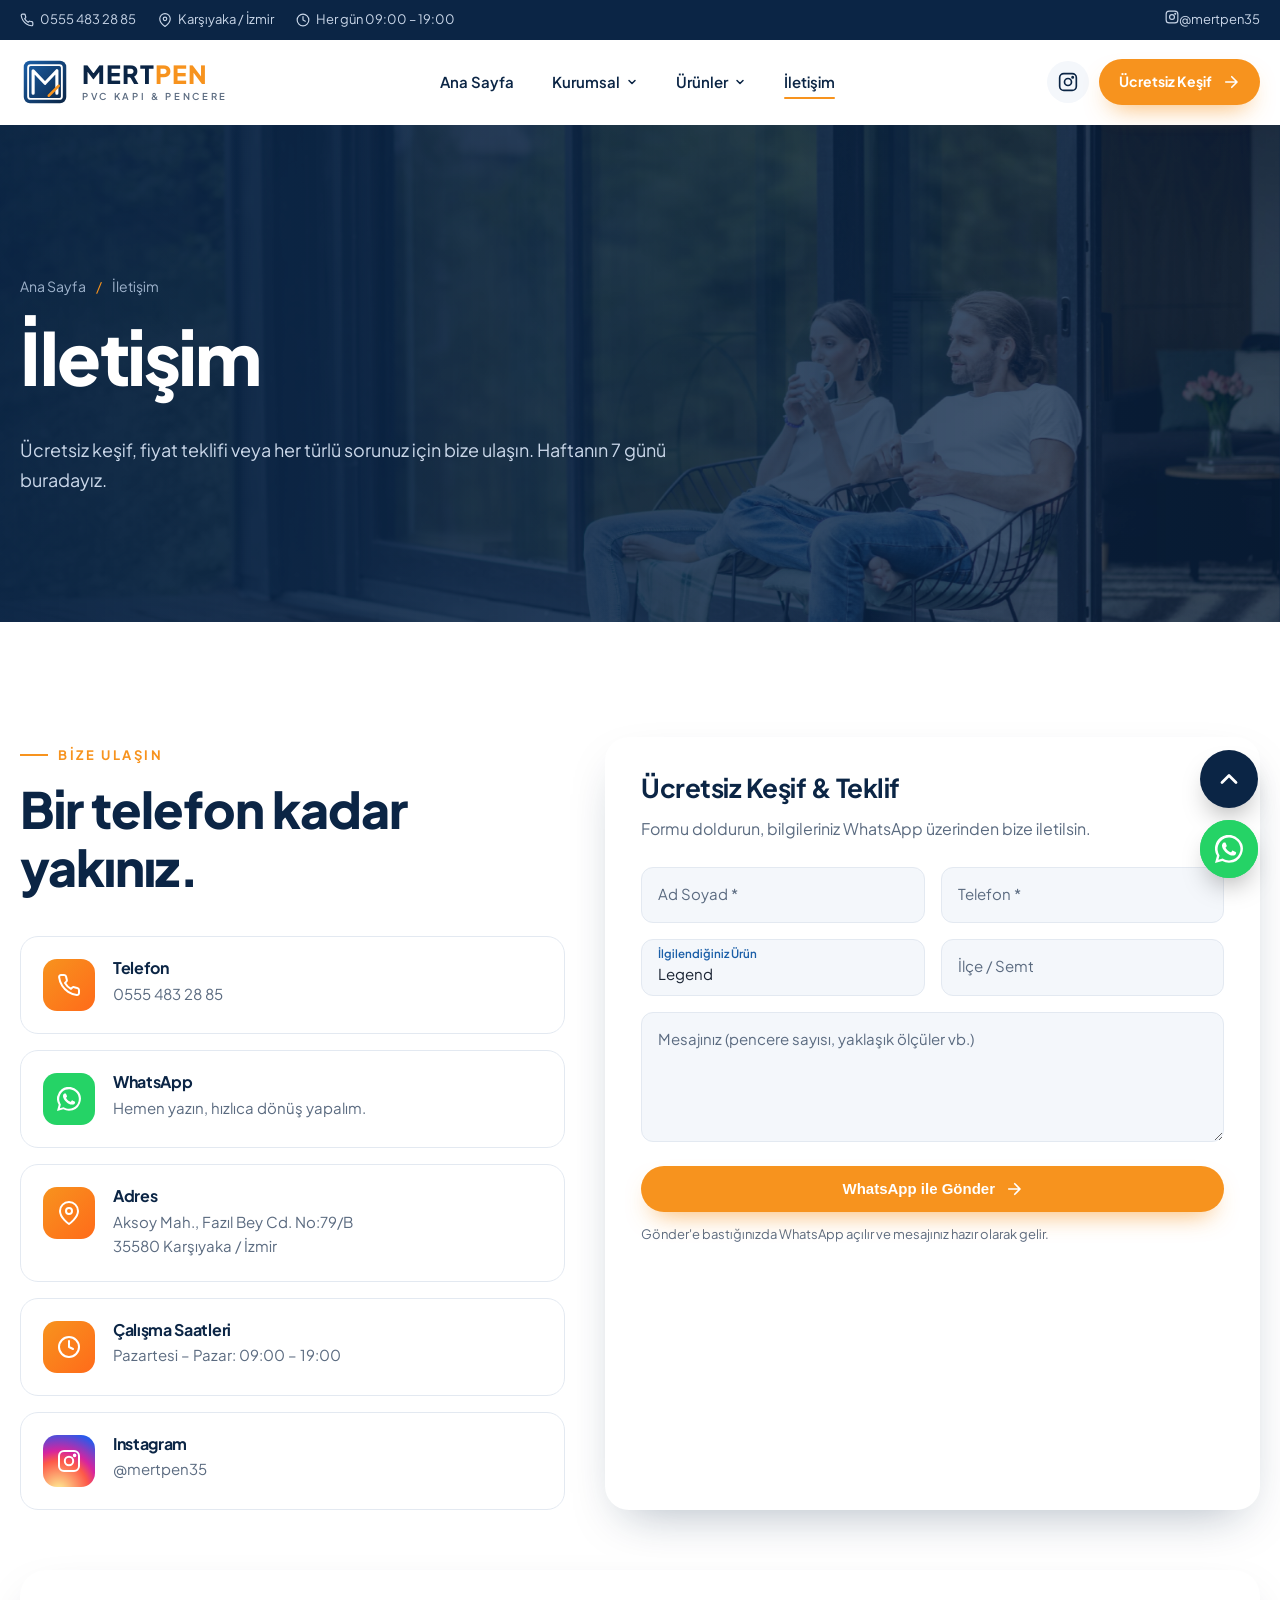
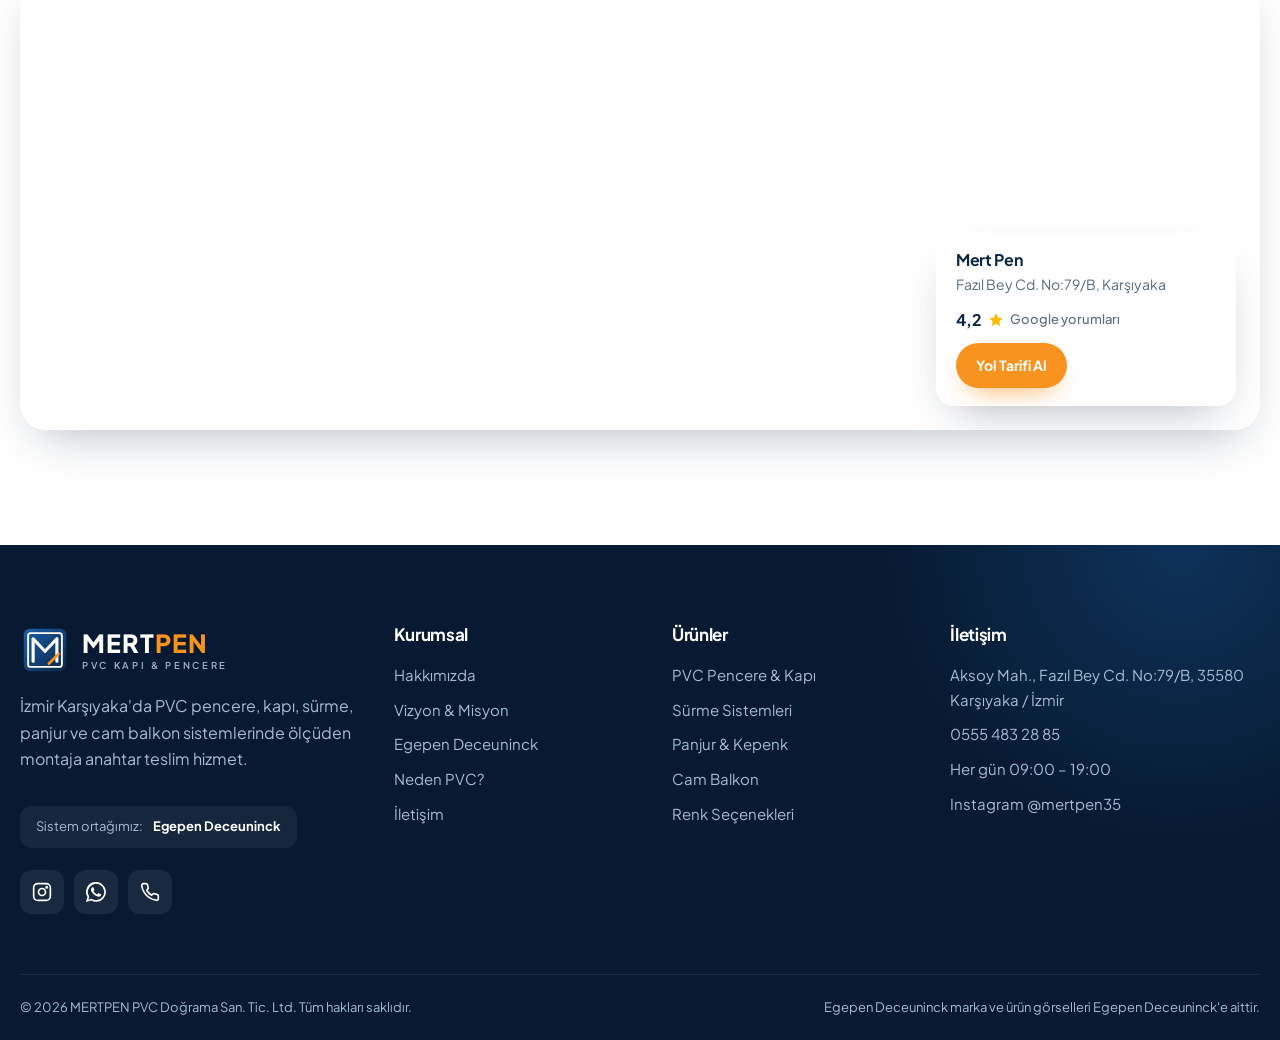
==== iletisim.html @ 258c47a5 "Add files via upload" ====
<!doctype html>
<html lang="tr">
<head>
  <meta charset="utf-8">
  <meta name="viewport" content="width=device-width, initial-scale=1">
  <title>İletişim | Mert Pen – Karşıyaka İzmir</title>
  <meta name="description" content="Mert Pen iletişim: Aksoy Mah. Fazıl Bey Cd. No:79/B Karşıyaka/İzmir. Tel: 0555 483 28 85. Her gün 09:00-19:00. Ücretsiz keşif ve fiyat teklifi.">
  <link rel="icon" href="img/mark.svg" type="image/svg+xml">
  <link rel="preconnect" href="https://fonts.googleapis.com">
  <link rel="preconnect" href="https://fonts.gstatic.com" crossorigin>
  <link href="https://fonts.googleapis.com/css2?family=Plus+Jakarta+Sans:wght@400;500;600;700;800&display=swap" rel="stylesheet">
  <link rel="stylesheet" href="css/style.css">
</head>
<body data-page="iletisim">
  <main>
    <section class="page-hero">
      <div class="page-hero__bg" data-parallax="0.3" style="background-image:url(img/hero2.jpg)"></div>
      <div class="container">
        <div class="crumbs" data-reveal="down"><a href="index.html">Ana Sayfa</a> <span>/</span> İletişim</div>
        <h1 data-reveal="up">İletişim</h1>
        <p data-reveal="up" style="--d:.1s">Ücretsiz keşif, fiyat teklifi veya her türlü sorunuz için bize ulaşın. Haftanın 7 günü buradayız.</p>
      </div>
    </section>

    <section class="section" id="teklif" style="scroll-margin-top:60px">
      <div class="container contact">
        <div class="cinfo">
          <div data-reveal="up">
            <span class="eyebrow">Bize Ulaşın</span>
            <h2 class="title">Bir telefon kadar yakınız.</h2>
          </div>
          <a class="cinfo__item" href="tel:+905554832885" data-reveal="left" style="--d:0s">
            <span class="cinfo__icon"><svg viewBox="0 0 24 24" fill="none" stroke="currentColor" stroke-width="2" stroke-linecap="round" stroke-linejoin="round"><path d="M22 16.9v3a2 2 0 0 1-2.2 2 19.8 19.8 0 0 1-8.6-3.1 19.5 19.5 0 0 1-6-6A19.8 19.8 0 0 1 2.1 4.2 2 2 0 0 1 4.1 2h3a2 2 0 0 1 2 1.7c.1 1 .4 1.9.7 2.8a2 2 0 0 1-.5 2.1L8 9.9a16 16 0 0 0 6 6l1.3-1.3a2 2 0 0 1 2.1-.4c.9.3 1.8.6 2.8.7a2 2 0 0 1 1.7 2z"/></svg></span>
            <div><h4>Telefon</h4><p>0555 483 28 85</p></div>
          </a>
          <a class="cinfo__item" href="https://wa.me/905554832885?text=Merhaba%2C%20bilgi%20almak%20istiyorum." target="_blank" rel="noopener" data-reveal="left" style="--d:.08s">
            <span class="cinfo__icon" style="background:#25D366"><svg viewBox="0 0 24 24" fill="currentColor"><path d="M17.5 14.4c-.3-.1-1.8-.9-2-1-.3-.1-.5-.1-.7.1-.2.3-.8 1-.9 1.2-.2.2-.3.2-.6.1-.3-.1-1.3-.5-2.4-1.5-.9-.8-1.5-1.8-1.7-2.1-.2-.3 0-.5.1-.6l.4-.5c.2-.2.2-.3.3-.5.1-.2 0-.4 0-.5l-.9-2.2c-.2-.6-.5-.5-.7-.5h-.6c-.2 0-.5.1-.8.4-.3.3-1 1-1 2.5s1.1 2.9 1.2 3.1c.1.2 2.1 3.2 5.1 4.5.7.3 1.3.5 1.7.6.7.2 1.4.2 1.9.1.6-.1 1.8-.7 2-1.4.2-.7.2-1.3.2-1.4-.1-.1-.3-.2-.6-.3zM12 21.8c-1.8 0-3.5-.5-5-1.4l-.4-.2-3.7 1 1-3.6-.2-.4A9.8 9.8 0 1 1 12 21.8zm8.4-18.2A11.8 11.8 0 0 0 1.7 17.8L0 24l6.3-1.7a11.8 11.8 0 0 0 5.7 1.4A11.8 11.8 0 0 0 20.4 3.6z"/></svg></span>
            <div><h4>WhatsApp</h4><p>Hemen yazın, hızlıca dönüş yapalım.</p></div>
          </a>
          <a class="cinfo__item" href="https://www.google.com/maps/search/?api=1&query=MERTPEN%20PVC%20DO%C4%9ERAMA%2C%20Fazil%20Bey%20Cd.%2079%2FB%2C%2035580%20Kar%C5%9F%C4%B1yaka%2F%C4%B0zmir" target="_blank" rel="noopener" data-reveal="left" style="--d:.16s">
            <span class="cinfo__icon"><svg viewBox="0 0 24 24" fill="none" stroke="currentColor" stroke-width="2" stroke-linecap="round" stroke-linejoin="round"><path d="M21 10c0 7-9 13-9 13S3 17 3 10a9 9 0 0 1 18 0z"/><circle cx="12" cy="10" r="3"/></svg></span>
            <div><h4>Adres</h4><p>Aksoy Mah., Fazıl Bey Cd. No:79/B<br>35580 Karşıyaka / İzmir</p></div>
          </a>
          <div class="cinfo__item" data-reveal="left" style="--d:.24s">
            <span class="cinfo__icon"><svg viewBox="0 0 24 24" fill="none" stroke="currentColor" stroke-width="2" stroke-linecap="round" stroke-linejoin="round"><circle cx="12" cy="12" r="10"/><path d="M12 6v6l4 2"/></svg></span>
            <div><h4>Çalışma Saatleri</h4><p>Pazartesi – Pazar: 09:00 – 19:00</p></div>
          </div>
          <a class="cinfo__item" href="https://www.instagram.com/mertpen35/" target="_blank" rel="noopener" data-reveal="left" style="--d:.32s">
            <span class="cinfo__icon" style="background:radial-gradient(circle at 30% 107%, #fdf497 0%, #fd5949 45%, #d6249f 60%, #285AEB 90%)"><svg viewBox="0 0 24 24" fill="none" stroke="currentColor" stroke-width="2" stroke-linecap="round" stroke-linejoin="round"><rect x="2" y="2" width="20" height="20" rx="5"/><circle cx="12" cy="12" r="4.2"/><circle cx="17.6" cy="6.4" r=".8" fill="currentColor"/></svg></span>
            <div><h4>Instagram</h4><p>@mertpen35</p></div>
          </a>
        </div>

        <form class="form" id="teklif-form" data-reveal="right">
          <h3>Ücretsiz Keşif & Teklif</h3>
          <p style="color:var(--muted);margin-bottom:24px">Formu doldurun, bilgileriniz WhatsApp üzerinden bize iletilsin.</p>
          <div class="form__row">
            <div class="field"><input id="f-ad" name="ad" required placeholder=" " autocomplete="name"><label for="f-ad">Ad Soyad *</label></div>
            <div class="field"><input id="f-tel" name="tel" type="tel" required placeholder=" " autocomplete="tel"><label for="f-tel">Telefon *</label></div>
          </div>
          <div class="form__row">
            <div class="field"><select id="f-urun" name="urun"></select><label for="f-urun">İlgilendiğiniz Ürün</label></div>
            <div class="field"><input id="f-ilce" name="ilce" placeholder=" "><label for="f-ilce">İlçe / Semt</label></div>
          </div>
          <div class="field"><textarea id="f-msg" name="mesaj" placeholder=" "></textarea><label for="f-msg">Mesajınız (pencere sayısı, yaklaşık ölçüler vb.)</label></div>
          <button class="btn" type="submit" style="width:100%;justify-content:center">WhatsApp ile Gönder <svg viewBox="0 0 24 24" fill="none" stroke="currentColor" stroke-width="2.2" stroke-linecap="round" stroke-linejoin="round"><path d="M5 12h14M13 5l7 7-7 7"/></svg></button>
          <p class="form__note">Gönder'e bastığınızda WhatsApp açılır ve mesajınız hazır olarak gelir.</p>
        </form>
      </div>

      <div class="container">
        <div class="map" data-reveal="zoom">
          <iframe title="Mert Pen konumu" loading="lazy" referrerpolicy="no-referrer-when-downgrade"
            src="https://www.google.com/maps?q=MERTPEN+PVC+DO%C4%9ERAMA,+Fazil+Bey+Cd.+79/B,+35580+Kar%C5%9F%C4%B1yaka/%C4%B0zmir&z=17&output=embed"></iframe>
          <div class="map__pin">
            <h4>Mert Pen</h4>
            <p>Fazıl Bey Cd. No:79/B, Karşıyaka</p>
            <div class="rating" style="margin-bottom:10px">4,2 <svg viewBox="0 0 24 24" fill="currentColor"><path d="m12 2 3.1 6.3 6.9 1-5 4.9 1.2 6.8L12 17.8 5.8 21l1.2-6.8-5-4.9 6.9-1z"/></svg><span style="font-weight:500;color:var(--muted);font-size:13px">Google yorumları</span></div>
            <a class="btn btn--sm" href="https://www.google.com/maps/dir/?api=1&destination=MERTPEN%20PVC%20DO%C4%9ERAMA%2C%20Fazil%20Bey%20Cd.%2079%2FB%2C%2035580%20Kar%C5%9F%C4%B1yaka%2F%C4%B0zmir" target="_blank" rel="noopener">Yol Tarifi Al</a>
          </div>
        </div>
      </div>
    </section>
  </main>
  <script src="js/site.js"></script>
</body>
</html>
---- css/style.css ----
/* =========================================================
   MERT PEN — PVC Kapı & Pencere Sistemleri
   ========================================================= */
:root {
  --navy: #0B2545;
  --navy-2: #13315C;
  --blue: #1B5FA8;
  --sky: #8DB6E2;
  --orange: #F7931E;
  --orange-2: #FF6B1A;
  --ink: #1A2433;
  --muted: #5B6B80;
  --line: #E3E9F1;
  --bg: #FFFFFF;
  --bg-soft: #F4F7FB;
  --radius: 18px;
  --shadow: 0 20px 50px -20px rgba(11, 37, 69, .35);
  --ease: cubic-bezier(.22, 1, .36, 1);
  --header-h: 84px;
}

*, *::before, *::after { box-sizing: border-box; }
html { scroll-behavior: smooth; }
body {
  margin: 0;
  font-family: 'Plus Jakarta Sans', system-ui, -apple-system, Segoe UI, Roboto, sans-serif;
  color: var(--ink);
  background: var(--bg);
  line-height: 1.65;
  -webkit-font-smoothing: antialiased;
  overflow-x: hidden;
}
body.is-loading { overflow: hidden; }
/* Kenardan kayarak gelen animasyonlu öğeler mobilde sayfayı genişletmesin */
main { overflow-x: clip; }
img { max-width: 100%; display: block; }
a { color: inherit; text-decoration: none; }
h1, h2, h3, h4 { line-height: 1.15; margin: 0 0 .5em; letter-spacing: -.02em; }
p { margin: 0 0 1em; }
.container { width: min(1240px, 100% - 32px); margin-inline: auto; }

/* ---------- Intro (pencere açılış animasyonu) ---------- */
.intro {
  position: fixed; inset: 0; z-index: 1000;
  display: grid; place-items: center;
  pointer-events: none;
}
.intro__sash {
  position: absolute; top: 0; bottom: 0; width: 50.5%;
  background: linear-gradient(135deg, var(--navy) 0%, var(--navy-2) 100%);
  transition: transform 1.3s var(--ease);
  overflow: hidden;
}
.intro__sash::after { /* cam yansıması */
  content: ""; position: absolute; inset: -20%;
  background: linear-gradient(115deg, transparent 40%, rgba(255,255,255,.08) 47%, transparent 54%);
  animation: glare 2.2s var(--ease) .3s both;
}
.intro__sash--l { left: 0; border-right: 6px solid #0a1d36; }
.intro__sash--r { right: 0; border-left: 6px solid #0a1d36; }
.intro__handle {
  position: absolute; top: 50%; width: 10px; height: 64px; border-radius: 6px;
  background: linear-gradient(#e8eef6, #a9b8cc); transform: translateY(-50%);
}
.intro__sash--l .intro__handle { right: 26px; }
.intro__sash--r .intro__handle { left: 26px; }
.intro__center {
  position: relative; z-index: 2; text-align: center; color: #fff;
  transition: opacity .5s ease, transform .8s var(--ease);
}
.intro__mark { width: 120px; height: 120px; margin: 0 auto 18px; }
.intro__mark .frame, .intro__mark .m {
  fill: none; stroke: #fff; stroke-linecap: round; stroke-linejoin: round;
}
.intro__mark .frame { stroke-width: 3; stroke-dasharray: 260; stroke-dashoffset: 260; animation: draw 1s var(--ease) .1s forwards; }
.intro__mark .m { stroke-width: 6; stroke-dasharray: 180; stroke-dashoffset: 180; animation: draw 1s var(--ease) .55s forwards; }
.intro__mark .shine { stroke: var(--orange); stroke-width: 5; stroke-linecap: round; stroke-dasharray: 30; stroke-dashoffset: 30; animation: draw .5s var(--ease) 1.2s forwards; }
.intro__word { font-size: clamp(30px, 6vw, 52px); font-weight: 800; letter-spacing: .08em; overflow: hidden; }
.intro__word span { display: inline-block; transform: translateY(110%); animation: rise .8s var(--ease) forwards; }
.intro__word span:nth-child(2) { animation-delay: .9s; color: var(--orange); }
.intro__word span:nth-child(1) { animation-delay: .8s; }
.intro__tag { font-size: 12px; letter-spacing: .5em; opacity: 0; animation: fade .8s ease 1.3s forwards; margin-top: 6px; }
.intro.is-open .intro__sash--l { transform: perspective(1400px) translateX(-100%) rotateY(18deg); }
.intro.is-open .intro__sash--r { transform: perspective(1400px) translateX(100%) rotateY(-18deg); }
.intro.is-open .intro__center { opacity: 0; transform: scale(1.15); }
.intro.is-done { display: none; }

@keyframes draw { to { stroke-dashoffset: 0; } }
@keyframes rise { to { transform: none; } }
@keyframes fade { to { opacity: 1; } }
@keyframes glare { from { transform: translateX(-60%); } to { transform: translateX(60%); } }

/* ---------- Scroll progress ---------- */
.progress {
  position: fixed; top: 0; left: 0; height: 3px; width: 100%; z-index: 120;
  background: linear-gradient(90deg, var(--orange), var(--orange-2));
  transform-origin: 0 50%; transform: scaleX(0);
}

/* ---------- Header ---------- */
.topbar {
  background: var(--navy); color: #c9d6e8; font-size: 13px;
}
.topbar .container { display: flex; justify-content: space-between; align-items: center; gap: 16px; height: 40px; }
.topbar a:hover { color: #fff; }
.topbar__info { display: flex; gap: 22px; }
.topbar__info span, .topbar__info a { display: inline-flex; align-items: center; gap: 6px; }
.topbar svg { width: 14px; height: 14px; }

.header {
  position: sticky; top: 0; z-index: 100;
  background: rgba(255,255,255,.92); backdrop-filter: saturate(160%) blur(14px);
  border-bottom: 1px solid transparent;
  transition: box-shadow .3s, border-color .3s;
}
.header.is-scrolled { box-shadow: 0 10px 30px -18px rgba(11,37,69,.35); border-color: var(--line); }
.header .container { display: flex; align-items: center; justify-content: space-between; height: var(--header-h); transition: height .3s; }
.header.is-scrolled .container { height: 68px; }

.brand { display: flex; align-items: center; gap: 12px; }
.brand__mark { width: 50px; height: 50px; transition: transform .6s var(--ease); }
.brand:hover .brand__mark { transform: rotate(-8deg) scale(1.06); }
.brand__text { display: flex; flex-direction: column; line-height: 1; }
.brand__name { font-weight: 800; font-size: 25px; letter-spacing: .04em; color: var(--navy); }
.brand__name b { color: var(--orange); font-weight: 800; }
.brand__sub { font-size: 9.5px; letter-spacing: .28em; color: var(--muted); font-weight: 600; margin-top: 5px; }
.brand--light .brand__name { color: #fff; }
.brand--light .brand__sub { color: #9fb3cc; }

.nav { display: flex; align-items: center; gap: 6px; }
.nav__item { position: relative; }
.nav__link {
  display: inline-flex; align-items: center; gap: 6px;
  padding: 10px 16px; border-radius: 999px; font-weight: 600; font-size: 15px; color: var(--navy);
  position: relative; transition: color .25s, background .25s;
}
.nav__link::after {
  content: ""; position: absolute; left: 16px; right: 16px; bottom: 5px; height: 2px; border-radius: 2px;
  background: var(--orange); transform: scaleX(0); transform-origin: left; transition: transform .35s var(--ease);
}
.nav__link:hover::after, .nav__link.is-active::after { transform: scaleX(1); }
.nav__link svg { width: 12px; height: 12px; transition: transform .3s; }
.nav__item:hover .nav__link svg { transform: rotate(180deg); }
.dropdown {
  position: absolute; top: calc(100% + 8px); left: 50%; min-width: 250px;
  background: #fff; border-radius: 16px; padding: 10px; box-shadow: var(--shadow); border: 1px solid var(--line);
  opacity: 0; visibility: hidden; transform: translate(-50%, 10px); transition: all .3s var(--ease);
}
.dropdown::before { content: ""; position: absolute; top: -12px; left: 0; right: 0; height: 12px; }
.nav__item:hover .dropdown, .nav__item:focus-within .dropdown { opacity: 1; visibility: visible; transform: translate(-50%, 0); }
.dropdown a {
  display: flex; align-items: center; gap: 10px; padding: 10px 14px; border-radius: 10px; font-size: 14.5px; font-weight: 500; color: var(--ink);
  transition: background .2s, color .2s, padding .3s var(--ease);
}
.dropdown a::before { content: ""; width: 6px; height: 6px; border-radius: 50%; background: var(--line); transition: background .2s; }
.dropdown a:hover { background: var(--bg-soft); color: var(--blue); padding-left: 20px; }
.dropdown a:hover::before { background: var(--orange); }

.header__cta { display: flex; align-items: center; gap: 10px; }
.icon-btn {
  width: 42px; height: 42px; border-radius: 50%; display: grid; place-items: center;
  background: var(--bg-soft); color: var(--navy); transition: transform .3s var(--ease), background .3s, color .3s;
}
.icon-btn svg { width: 20px; height: 20px; }
.icon-btn:hover { transform: translateY(-3px) rotate(-6deg); color: #fff; }
.icon-btn--ig:hover { background: radial-gradient(circle at 30% 107%, #fdf497 0%, #fd5949 45%, #d6249f 60%, #285AEB 90%); }

.btn {
  --b: var(--orange);
  display: inline-flex; align-items: center; gap: 10px; padding: 14px 26px; border-radius: 999px;
  background: var(--b); color: #fff; font-weight: 700; font-size: 15px; border: 0; cursor: pointer;
  position: relative; overflow: hidden; isolation: isolate; transition: transform .3s var(--ease), box-shadow .3s;
  box-shadow: 0 12px 26px -12px rgba(247,147,30,.8);
}
.btn::before {
  content: ""; position: absolute; inset: 0; z-index: -1; background: var(--navy);
  transform: translateX(-101%); transition: transform .45s var(--ease);
}
.btn:hover { transform: translateY(-2px); }
.btn:hover::before { transform: none; }
.btn svg { width: 18px; height: 18px; transition: transform .3s var(--ease); }
.btn:hover svg { transform: translateX(4px); }
.btn--ghost { background: transparent; color: #fff; box-shadow: inset 0 0 0 2px rgba(255,255,255,.7); }
.btn--ghost::before { background: #fff; }
.btn--ghost:hover { color: var(--navy); }
.btn--navy { --b: var(--navy); box-shadow: 0 12px 26px -12px rgba(11,37,69,.7); }
.btn--navy::before { background: var(--orange); }
.btn--sm { padding: 11px 20px; font-size: 14px; }

.burger { display: none; width: 46px; height: 46px; border: 0; border-radius: 12px; background: var(--bg-soft); cursor: pointer; position: relative; }
.burger span { position: absolute; left: 12px; right: 12px; height: 2px; background: var(--navy); border-radius: 2px; transition: transform .35s var(--ease), opacity .2s; }
.burger span:nth-child(1) { top: 16px; } .burger span:nth-child(2) { top: 22px; } .burger span:nth-child(3) { top: 28px; }
.nav-open .burger span:nth-child(1) { transform: translateY(6px) rotate(45deg); }
.nav-open .burger span:nth-child(2) { opacity: 0; }
.nav-open .burger span:nth-child(3) { transform: translateY(-6px) rotate(-45deg); }

/* ---------- Hero (ana sayfa) ---------- */
.hero {
  position: relative; min-height: calc(100vh - var(--header-h) - 40px); min-height: calc(100svh - var(--header-h) - 40px);
  color: #fff; overflow: hidden; display: flex; align-items: center; background: var(--navy);
}
.hero__slides { position: absolute; inset: 0; }
.hero__slide {
  position: absolute; inset: 0; background-size: cover; background-position: center;
  opacity: 0; transform: scale(1.15); transition: opacity 1.4s ease, transform 7s linear;
}
.hero__slide.is-active { opacity: 1; transform: scale(1); }
.hero::after {
  content: ""; position: absolute; inset: 0;
  background: linear-gradient(100deg, rgba(11,37,69,.92) 0%, rgba(11,37,69,.7) 40%, rgba(11,37,69,.1) 75%);
}
.hero__inner { position: relative; z-index: 2; padding: 80px 0 120px; }
.hero__eyebrow {
  display: inline-flex; align-items: center; gap: 10px; padding: 8px 16px; border-radius: 999px;
  background: rgba(255,255,255,.1); border: 1px solid rgba(255,255,255,.2); font-size: 13px; font-weight: 600; letter-spacing: .06em;
  backdrop-filter: blur(6px);
}
.hero__eyebrow i { width: 8px; height: 8px; border-radius: 50%; background: var(--orange); box-shadow: 0 0 0 0 rgba(247,147,30,.7); animation: pulse 2s infinite; }
@keyframes pulse { 70% { box-shadow: 0 0 0 12px rgba(247,147,30,0); } 100% { box-shadow: 0 0 0 0 rgba(247,147,30,0); } }
.hero__title { font-size: clamp(38px, 6.4vw, 82px); font-weight: 800; margin: 22px 0 18px; max-width: 13ch; }
.hero__title .line { display: block; overflow: hidden; padding-bottom: .06em; }
.hero__title .line > span { display: inline-block; transform: translateY(110%); transition: transform 1.1s var(--ease); }
.hero__title .hl { color: var(--orange); position: relative; }
.hero.is-in .hero__title .line > span { transform: none; }
.hero.is-in .hero__title .line:nth-child(2) > span { transition-delay: .12s; }
.hero.is-in .hero__title .line:nth-child(3) > span { transition-delay: .24s; }
.hero__text { font-size: clamp(16px, 1.6vw, 19px); color: #d4e0ef; max-width: 52ch; }
.hero__actions { display: flex; flex-wrap: wrap; gap: 14px; margin-top: 30px; }
.hero__fade { opacity: 0; transform: translateY(24px); transition: opacity 1s ease, transform 1s var(--ease); }
.hero.is-in .hero__fade { opacity: 1; transform: none; }
.hero.is-in .hero__fade.d1 { transition-delay: .45s; } .hero.is-in .hero__fade.d2 { transition-delay: .6s; } .hero.is-in .hero__fade.d3 { transition-delay: .75s; }

.hero__dots { position: absolute; z-index: 3; left: 50%; bottom: 36px; transform: translateX(-50%); display: flex; gap: 10px; }
.hero__dot { width: 46px; height: 4px; border-radius: 4px; background: rgba(255,255,255,.3); border: 0; cursor: pointer; overflow: hidden; position: relative; padding: 0; }
.hero__dot::after { content: ""; position: absolute; inset: 0; background: var(--orange); transform: scaleX(0); transform-origin: left; }
.hero__dot.is-active::after { animation: fill 6s linear forwards; }
@keyframes fill { to { transform: scaleX(1); } }

.hero__scroll {
  position: absolute; z-index: 3; right: 36px; bottom: 36px; display: flex; align-items: center; gap: 12px;
  font-size: 12px; letter-spacing: .3em; writing-mode: vertical-rl; color: #c9d6e8;
}
.hero__scroll::after { content: ""; width: 1px; height: 60px; background: linear-gradient(#fff, transparent); animation: scrollLine 2s infinite; }
@keyframes scrollLine { 0% { transform: scaleY(0); transform-origin: top; } 50% { transform: scaleY(1); transform-origin: top; } 51% { transform-origin: bottom; } 100% { transform: scaleY(0); transform-origin: bottom; } }

.hero__card {
  position: absolute; z-index: 3; right: max(16px, calc((100vw - 1240px)/2)); top: 50%; transform: translateY(-50%);
  width: 290px; padding: 22px; border-radius: 22px; color: var(--navy);
  background: rgba(255,255,255,.88); backdrop-filter: blur(14px); box-shadow: var(--shadow);
  animation: float 6s ease-in-out infinite;
}
.hero__card h4 { font-size: 15px; margin-bottom: 12px; }
.hero__card ul { list-style: none; padding: 0; margin: 0; display: grid; gap: 10px; font-size: 14px; }
.hero__card li { display: flex; gap: 10px; align-items: center; }
.hero__card li svg { width: 20px; height: 20px; color: var(--orange); flex: none; }
@keyframes float { 0%,100% { transform: translateY(-50%); } 50% { transform: translateY(calc(-50% - 14px)); } }

/* ---------- Marquee ---------- */
.marquee { background: var(--orange); color: #fff; overflow: hidden; padding: 18px 0; transform: rotate(-1.2deg); margin: -26px -10px 0; position: relative; z-index: 4; box-shadow: 0 16px 30px -18px rgba(247,147,30,.9); }
.marquee__track { display: flex; gap: 40px; width: max-content; animation: marquee 28s linear infinite; font-weight: 700; font-size: 20px; letter-spacing: .04em; white-space: nowrap; }
.marquee__track span { display: inline-flex; align-items: center; gap: 40px; }
.marquee__track span::after { content: "✦"; color: var(--navy); }
@keyframes marquee { to { transform: translateX(-50%); } }

/* ---------- Sections ---------- */
.section { padding: clamp(70px, 9vw, 120px) 0; position: relative; }
.section--soft { background: var(--bg-soft); }
.section--navy { background: var(--navy); color: #fff; }
.eyebrow { display: inline-flex; align-items: center; gap: 10px; color: var(--orange); font-weight: 700; font-size: 13px; letter-spacing: .2em; text-transform: uppercase; margin-bottom: 14px; }
.eyebrow::before { content: ""; width: 28px; height: 2px; background: currentColor; }
.title { font-size: clamp(30px, 4vw, 50px); font-weight: 800; color: var(--navy); }
.section--navy .title { color: #fff; }
.lead { color: var(--muted); font-size: 17px; max-width: 60ch; }
.section--navy .lead { color: #b8c8dc; }
.section__head { display: flex; justify-content: space-between; align-items: end; gap: 30px; margin-bottom: 50px; flex-wrap: wrap; }
.center { text-align: center; }
.center .lead { margin-inline: auto; }

/* ---------- Reveal animations ---------- */
[data-reveal] { opacity: 0; transition: opacity .9s ease, transform 1s var(--ease), clip-path 1.2s var(--ease); transition-delay: var(--d, 0s); }
[data-reveal="up"] { transform: translateY(50px); }
[data-reveal="down"] { transform: translateY(-40px); }
[data-reveal="left"] { transform: translateX(-60px); }
[data-reveal="right"] { transform: translateX(60px); }
[data-reveal="zoom"] { transform: scale(.85); }
[data-reveal="flip"] { transform: perspective(900px) rotateX(25deg) translateY(40px); transform-origin: bottom; }
[data-reveal].is-visible { opacity: 1; transform: none; }
/* clip: tamamen kırpılmış öğe IntersectionObserver'da görünmez sayılır, bu yüzden kırpma iç öğeye uygulanır */
[data-reveal="clip"] { opacity: 1; }
[data-reveal="clip"] > * { clip-path: inset(0 100% 0 0); transition: clip-path 1.3s var(--ease), transform 6s linear; }
[data-reveal="clip"].is-visible > * { clip-path: inset(0 0 0 0); }

/* ---------- Product cards ---------- */
.grid { display: grid; gap: 26px; }
.grid--3 { grid-template-columns: repeat(3, 1fr); }
.grid--4 { grid-template-columns: repeat(4, 1fr); }
.grid--2 { grid-template-columns: repeat(2, 1fr); }

.pcard {
  position: relative; border-radius: var(--radius); overflow: hidden; background: #fff;
  box-shadow: 0 1px 0 var(--line), 0 18px 40px -28px rgba(11,37,69,.5);
  transform-style: preserve-3d; transition: box-shadow .4s, transform .2s ease-out; cursor: pointer;
  display: flex; flex-direction: column;
}
.pcard:hover { box-shadow: 0 30px 60px -25px rgba(11,37,69,.55); }
.pcard__img { position: relative; aspect-ratio: 4/3; overflow: hidden; background: linear-gradient(160deg, #eef3f9, #dfe8f3); }
.pcard__img img { width: 100%; height: 100%; object-fit: cover; transition: transform 1s var(--ease); }
.pcard__img img.contain { object-fit: contain; padding: 18px; mix-blend-mode: multiply; }
.modal__img img, .showcase__stage img { mix-blend-mode: multiply; }
.pcard:hover .pcard__img img { transform: scale(1.08); }
.pcard__tag { position: absolute; top: 14px; left: 14px; padding: 6px 12px; border-radius: 999px; background: rgba(11,37,69,.85); color: #fff; font-size: 12px; font-weight: 600; backdrop-filter: blur(6px); }
.pcard__body { padding: 22px 22px 24px; flex: 1; display: flex; flex-direction: column; }
.pcard__body h3 { font-size: 21px; color: var(--navy); margin-bottom: 6px; }
.pcard__body p { color: var(--muted); font-size: 14.5px; flex: 1; }
.pcard__more { display: inline-flex; align-items: center; gap: 8px; font-weight: 700; color: var(--blue); font-size: 14px; }
.pcard__more svg { width: 16px; height: 16px; transition: transform .3s var(--ease); }
.pcard:hover .pcard__more svg { transform: translateX(6px); }
.pcard::after { /* parıltı */
  content: ""; position: absolute; inset: 0; pointer-events: none;
  background: radial-gradient(400px circle at var(--mx, 50%) var(--my, 50%), rgba(255,255,255,.35), transparent 40%);
  opacity: 0; transition: opacity .3s;
}
.pcard:hover::after { opacity: 1; }

/* ---------- Split / feature ---------- */
.split { display: grid; grid-template-columns: 1.05fr 1fr; gap: clamp(30px, 6vw, 90px); align-items: center; }
.split__media { position: relative; }
.split__media .main { border-radius: 26px; overflow: hidden; box-shadow: var(--shadow); aspect-ratio: 5/4; }
.split__media .main img { width: 100%; height: 100%; object-fit: cover; }
.split__media .sub {
  position: absolute; right: -24px; bottom: -40px; width: 46%; border-radius: 20px; overflow: hidden; border: 8px solid #fff; box-shadow: var(--shadow);
  aspect-ratio: 1; animation: bob 7s ease-in-out infinite;
}
.split__media .sub img { width: 100%; height: 100%; object-fit: cover; }
.split__badge {
  position: absolute; left: -20px; top: 30px; background: var(--orange); color: #fff; border-radius: 20px; padding: 18px 22px;
  box-shadow: 0 18px 30px -16px rgba(247,147,30,.9); animation: bob 6s ease-in-out infinite reverse;
}
.split__badge strong { display: block; font-size: 30px; line-height: 1; }
.split__badge span { font-size: 13px; font-weight: 600; }
@keyframes bob { 50% { transform: translateY(-12px); } }

.checks { list-style: none; padding: 0; margin: 24px 0 30px; display: grid; gap: 14px; }
.checks li { display: flex; gap: 14px; align-items: flex-start; }
.checks li > svg { flex: none; width: 26px; height: 26px; padding: 5px; border-radius: 50%; background: rgba(247,147,30,.14); color: var(--orange); }
.checks strong { display: block; color: var(--navy); }
.checks span { color: var(--muted); font-size: 15px; }

/* ---------- Stats ---------- */
.stats { display: grid; grid-template-columns: repeat(4, 1fr); gap: 20px; }
.stat {
  padding: 30px 26px; border-radius: var(--radius); background: rgba(255,255,255,.06); border: 1px solid rgba(255,255,255,.1);
  transition: transform .4s var(--ease), background .4s;
}
.stat:hover { transform: translateY(-8px); background: rgba(255,255,255,.1); }
.stat__num { font-size: clamp(36px, 4vw, 54px); font-weight: 800; color: var(--orange); line-height: 1; }
.stat__label { margin-top: 10px; color: #c9d6e8; font-size: 15px; }

/* ---------- Feature icons ---------- */
.feature {
  padding: 34px 28px; border-radius: var(--radius); background: #fff; border: 1px solid var(--line);
  transition: transform .45s var(--ease), box-shadow .45s, border-color .45s; position: relative; overflow: hidden;
}
.feature::before { content: ""; position: absolute; left: 0; top: 0; height: 4px; width: 100%; background: linear-gradient(90deg, var(--orange), var(--blue)); transform: scaleX(0); transform-origin: left; transition: transform .5s var(--ease); }
.feature:hover { transform: translateY(-10px); box-shadow: var(--shadow); border-color: transparent; }
.feature:hover::before { transform: scaleX(1); }
.feature__icon { width: 62px; height: 62px; border-radius: 18px; display: grid; place-items: center; background: linear-gradient(135deg, var(--blue), var(--navy)); color: #fff; margin-bottom: 20px; transition: transform .6s var(--ease); }
.feature:hover .feature__icon { transform: rotate(-10deg) scale(1.08); }
.feature__icon svg { width: 30px; height: 30px; }
.feature h3 { font-size: 20px; color: var(--navy); }
.feature p { color: var(--muted); font-size: 15px; margin: 0; }

/* ---------- Colors ---------- */
.swatches { display: grid; grid-template-columns: repeat(9, 1fr); gap: 14px; }
.swatch { text-align: center; font-size: 13px; font-weight: 600; color: var(--navy); }
.swatch__img { aspect-ratio: 1; border-radius: 50%; overflow: hidden; margin-bottom: 10px; box-shadow: 0 10px 22px -12px rgba(11,37,69,.6); border: 4px solid #fff; transition: transform .5s var(--ease); }
.swatch__img img { width: 100%; height: 100%; object-fit: cover; }
.swatch:hover .swatch__img { transform: translateY(-8px) scale(1.12) rotate(8deg); }

/* ---------- Window showcase (renk dönüşümlü pencere) ---------- */
.showcase { display: grid; grid-template-columns: 1fr 1fr; gap: 40px; align-items: center; }
.showcase__stage { position: relative; aspect-ratio: 1; display: grid; place-items: center; }
.showcase__stage::before { content: ""; position: absolute; inset: 8%; border-radius: 50%; background: radial-gradient(circle, #ffffff 0%, #e4edf7 60%, transparent 70%); }
.showcase__stage img { position: absolute; width: 78%; opacity: 0; transform: translateY(30px) scale(.95); transition: opacity .8s ease, transform .9s var(--ease); }
.showcase__stage img.is-active { opacity: 1; transform: none; }
.showcase__tabs { display: flex; gap: 10px; flex-wrap: wrap; margin-top: 24px; }
.chip { padding: 10px 18px; border-radius: 999px; background: #fff; border: 1px solid var(--line); font-weight: 600; font-size: 14px; cursor: pointer; transition: all .3s; color: var(--navy); font-family: inherit; }
.chip:hover { border-color: var(--orange); }
.chip.is-active { background: var(--navy); color: #fff; border-color: var(--navy); }

/* ---------- CTA ---------- */
.cta {
  position: relative; border-radius: 30px; overflow: hidden; padding: clamp(40px, 6vw, 80px); color: #fff;
  background: linear-gradient(120deg, rgba(11,37,69,.95), rgba(27,95,168,.85)), url(../img/offer.jpg) center/cover;
  display: grid; grid-template-columns: 1.4fr 1fr; gap: 30px; align-items: center;
}
.cta h2 { font-size: clamp(28px, 3.6vw, 46px); }
.cta p { color: #cfdcec; }
.cta__actions { display: flex; gap: 14px; flex-wrap: wrap; justify-content: flex-end; }
.cta__ring { position: absolute; border-radius: 50%; border: 2px solid rgba(255,255,255,.12); pointer-events: none; animation: spin 30s linear infinite; }
.cta__ring--1 { width: 420px; height: 420px; right: -120px; top: -160px; border-style: dashed; }
.cta__ring--2 { width: 260px; height: 260px; left: -80px; bottom: -120px; }
@keyframes spin { to { transform: rotate(360deg); } }

/* ---------- Instagram band ---------- */
.ig-band { display: flex; align-items: center; justify-content: space-between; gap: 30px; flex-wrap: wrap; padding: 34px 40px; border-radius: 24px; background: #fff; border: 1px solid var(--line); }
.ig-band__left { display: flex; align-items: center; gap: 20px; }
.ig-logo { width: 74px; height: 74px; border-radius: 22px; display: grid; place-items: center; color: #fff; background: radial-gradient(circle at 30% 107%, #fdf497 0%, #fdf497 5%, #fd5949 45%, #d6249f 60%, #285AEB 90%); animation: wiggle 4s ease-in-out infinite; }
.ig-logo svg { width: 38px; height: 38px; }
@keyframes wiggle { 0%,90%,100% { transform: rotate(0); } 93% { transform: rotate(-10deg) scale(1.08); } 96% { transform: rotate(10deg) scale(1.08); } }
.ig-band h3 { font-size: 24px; color: var(--navy); margin: 0; }
.ig-band p { margin: 0; color: var(--muted); }

/* ---------- Page hero (alt sayfalar) ---------- */
.page-hero { position: relative; padding: clamp(90px, 12vw, 150px) 0 clamp(70px, 9vw, 110px); color: #fff; overflow: hidden; background: var(--navy); }
.page-hero__bg { position: absolute; inset: -10% 0; background-size: cover; background-position: center; opacity: .45; will-change: transform; }
.page-hero::after { content: ""; position: absolute; inset: 0; background: linear-gradient(90deg, rgba(11,37,69,.95), rgba(11,37,69,.4)); }
.page-hero .container { position: relative; z-index: 2; }
.page-hero h1 { font-size: clamp(38px, 6vw, 72px); font-weight: 800; }
.page-hero p { max-width: 56ch; color: #cbd8ea; font-size: 18px; }
.crumbs { display: flex; gap: 10px; align-items: center; font-size: 14px; color: #9fb3cc; margin-bottom: 18px; }
.crumbs a:hover { color: #fff; }
.crumbs span { color: var(--orange); }

/* ---------- Product listing page ---------- */
.filters { display: flex; gap: 10px; flex-wrap: wrap; justify-content: center; margin-bottom: 44px; }
.cat-block { margin-bottom: 90px; scroll-margin-top: 110px; }
.cat-block:last-child { margin-bottom: 0; }
.cat-head { display: grid; grid-template-columns: 1fr 1fr; gap: 40px; align-items: center; margin-bottom: 36px; }
.cat-head__img { border-radius: 24px; overflow: hidden; aspect-ratio: 16/10; box-shadow: var(--shadow); }
.cat-head__img img { width: 100%; height: 100%; object-fit: cover; }
.cat-head__img:hover img { transform: scale(1.1); }
.pcard.is-hidden { display: none; }

/* ---------- Modal ---------- */
.modal { position: fixed; inset: 0; z-index: 300; display: grid; place-items: center; padding: 16px; visibility: hidden; }
.modal__bg { position: absolute; inset: 0; background: rgba(7,20,38,.7); backdrop-filter: blur(6px); opacity: 0; transition: opacity .4s; }
.modal__box {
  position: relative; width: min(980px, 100%); max-height: 90vh; overflow: auto; border-radius: 26px; background: #fff;
  display: grid; grid-template-columns: 1fr 1.1fr; opacity: 0; transform: translateY(40px) scale(.96); transition: all .5s var(--ease);
}
.modal.is-open { visibility: visible; }
.modal.is-open .modal__bg { opacity: 1; }
.modal.is-open .modal__box { opacity: 1; transform: none; }
.modal__img { background: linear-gradient(160deg, #eef3f9, #dfe8f3); min-height: 320px; }
.modal__img img { width: 100%; height: 100%; object-fit: cover; }
.modal__body { padding: 36px; }
.modal__body h3 { font-size: 30px; color: var(--navy); }
.modal__body .cat { color: var(--orange); font-weight: 700; font-size: 13px; letter-spacing: .15em; text-transform: uppercase; }
.modal__close { position: absolute; top: 14px; right: 14px; width: 42px; height: 42px; border-radius: 50%; border: 0; background: #fff; box-shadow: 0 6px 18px -8px rgba(0,0,0,.4); cursor: pointer; z-index: 2; font-size: 22px; color: var(--navy); transition: transform .3s; }
.modal__close:hover { transform: rotate(90deg); }
.specs { list-style: none; padding: 0; margin: 18px 0 24px; border-top: 1px solid var(--line); }
.specs li { display: flex; justify-content: space-between; gap: 20px; padding: 10px 0; border-bottom: 1px solid var(--line); font-size: 14.5px; }
.specs li span:first-child { color: var(--muted); }
.specs li span:last-child { font-weight: 600; color: var(--navy); text-align: right; }

/* ---------- Kurumsal ---------- */
.values { display: grid; grid-template-columns: repeat(3, 1fr); gap: 26px; }
.value { border-radius: var(--radius); overflow: hidden; background: #fff; border: 1px solid var(--line); transition: transform .45s var(--ease), box-shadow .45s; }
.value:hover { transform: translateY(-10px); box-shadow: var(--shadow); }
.value img { width: 100%; aspect-ratio: 16/10; object-fit: cover; }
.value div { padding: 24px; }
.value h3 { color: var(--navy); font-size: 20px; }
.value p { color: var(--muted); margin: 0; font-size: 15px; }
.timeline { position: relative; display: grid; gap: 26px; padding-left: 40px; }
.timeline::before { content: ""; position: absolute; left: 11px; top: 6px; bottom: 6px; width: 2px; background: linear-gradient(var(--orange), var(--blue)); }
.timeline li { list-style: none; position: relative; }
.timeline li::before { content: ""; position: absolute; left: -36px; top: 4px; width: 16px; height: 16px; border-radius: 50%; background: #fff; border: 4px solid var(--orange); }
.timeline h4 { color: var(--navy); font-size: 18px; margin-bottom: 4px; }
.timeline p { color: var(--muted); margin: 0; }
.mv { display: grid; grid-template-columns: 1fr 1fr; gap: 26px; }
.mv__card { padding: 40px; border-radius: 24px; position: relative; overflow: hidden; }
.mv__card--a { background: var(--navy); color: #fff; }
.mv__card--b { background: var(--orange); color: #fff; }
.mv__card h3 { font-size: 28px; }
.mv__card p { margin: 0; opacity: .92; }
.mv__card svg { position: absolute; right: -20px; bottom: -20px; width: 160px; height: 160px; opacity: .12; }

/* ---------- İletişim ---------- */
.contact { display: grid; grid-template-columns: 1fr 1.2fr; gap: 40px; }
.cinfo { display: grid; gap: 16px; }
.cinfo__item { display: flex; gap: 18px; align-items: flex-start; padding: 22px; border-radius: 18px; background: #fff; border: 1px solid var(--line); transition: transform .4s var(--ease), box-shadow .4s; }
.cinfo__item:hover { transform: translateX(8px); box-shadow: var(--shadow); }
.cinfo__icon { flex: none; width: 52px; height: 52px; border-radius: 14px; display: grid; place-items: center; background: linear-gradient(135deg, var(--orange), var(--orange-2)); color: #fff; }
.cinfo__icon svg { width: 24px; height: 24px; }
.cinfo__item h4 { margin: 0 0 4px; color: var(--navy); font-size: 16px; }
.cinfo__item p, .cinfo__item a { margin: 0; color: var(--muted); font-size: 15px; }
.cinfo__item a:hover { color: var(--blue); }
.form { padding: 36px; border-radius: 24px; background: #fff; box-shadow: var(--shadow); }
.form h3 { color: var(--navy); font-size: 26px; }
.form__row { display: grid; grid-template-columns: 1fr 1fr; gap: 16px; }
.field { position: relative; margin-bottom: 16px; }
.field input, .field select, .field textarea {
  width: 100%; padding: 22px 16px 8px; border-radius: 12px; border: 1.5px solid var(--line); font: inherit; font-size: 15px; background: var(--bg-soft); color: var(--ink);
  transition: border-color .3s, background .3s, box-shadow .3s; appearance: none;
}
.field textarea { min-height: 130px; resize: vertical; }
.field label { position: absolute; left: 17px; top: 15px; color: var(--muted); font-size: 15px; pointer-events: none; transition: all .25s var(--ease); }
.field input:focus, .field select:focus, .field textarea:focus { outline: none; border-color: var(--blue); background: #fff; box-shadow: 0 0 0 4px rgba(27,95,168,.12); }
.field input:focus + label, .field input:not(:placeholder-shown) + label,
.field textarea:focus + label, .field textarea:not(:placeholder-shown) + label,
.field select + label { top: 6px; font-size: 11.5px; font-weight: 600; color: var(--blue); }
.form__note { font-size: 13px; color: var(--muted); margin-top: 12px; }
.map { margin-top: 60px; border-radius: 26px; overflow: hidden; box-shadow: var(--shadow); position: relative; height: 460px; }
.map iframe { width: 100%; height: 100%; border: 0; filter: saturate(1.1); }
.map__pin {
  position: absolute; right: 24px; bottom: 24px; background: #fff; border-radius: 18px; padding: 18px 20px; box-shadow: var(--shadow); max-width: 300px;
}
.map__pin h4 { margin: 0 0 4px; color: var(--navy); }
.map__pin p { margin: 0 0 10px; color: var(--muted); font-size: 14px; }
.hours { list-style: none; padding: 0; margin: 0; display: grid; gap: 6px; font-size: 14px; }
.hours li { display: flex; justify-content: space-between; }
.rating { display: inline-flex; align-items: center; gap: 6px; font-weight: 700; color: var(--navy); }
.rating svg { width: 16px; height: 16px; color: #FBBC04; }

/* ---------- Footer ---------- */
.footer { background: #071A31; color: #a9bbd1; padding: 80px 0 0; position: relative; overflow: hidden; }
.footer::before { content: ""; position: absolute; width: 600px; height: 600px; right: -200px; top: -300px; border-radius: 50%; background: radial-gradient(circle, rgba(27,95,168,.35), transparent 70%); }
.footer__grid { display: grid; grid-template-columns: 1.4fr 1fr 1fr 1.3fr; gap: 40px; position: relative; }
.footer h4 { color: #fff; font-size: 17px; margin-bottom: 18px; }
.footer ul { list-style: none; padding: 0; margin: 0; display: grid; gap: 10px; font-size: 15px; }
.footer ul a { transition: color .2s, padding .3s var(--ease); }
.footer ul a:hover { color: var(--orange); padding-left: 6px; }
.footer__social { display: flex; gap: 10px; margin-top: 22px; }
.footer__social a { width: 44px; height: 44px; border-radius: 12px; display: grid; place-items: center; background: rgba(255,255,255,.07); color: #fff; transition: transform .3s var(--ease), background .3s; }
.footer__social a:hover { transform: translateY(-4px); background: var(--orange); }
.footer__social a.ig:hover { background: radial-gradient(circle at 30% 107%, #fdf497 0%, #fd5949 45%, #d6249f 60%, #285AEB 90%); }
.footer__social svg { width: 20px; height: 20px; }
.footer__bottom { margin-top: 60px; padding: 22px 0; border-top: 1px solid rgba(255,255,255,.08); display: flex; justify-content: space-between; gap: 20px; flex-wrap: wrap; font-size: 13px; position: relative; }
.footer__partner { display: inline-flex; align-items: center; gap: 10px; padding: 10px 16px; border-radius: 12px; background: rgba(255,255,255,.06); font-size: 13px; margin-top: 18px; }
.footer__partner b { color: #fff; }

/* ---------- Floating buttons ---------- */
.fab { position: fixed; right: 22px; bottom: 22px; z-index: 90; display: grid; gap: 12px; }
.fab a, .fab button { width: 58px; height: 58px; border-radius: 50%; display: grid; place-items: center; color: #fff; border: 0; cursor: pointer; box-shadow: 0 14px 28px -10px rgba(0,0,0,.4); transition: transform .3s var(--ease); }
.fab a:hover, .fab button:hover { transform: scale(1.1); }
.fab svg { width: 28px; height: 28px; }
.fab__wa { background: #25D366; position: relative; }
.fab__wa::before { content: ""; position: absolute; inset: 0; border-radius: 50%; border: 2px solid #25D366; animation: ring 2s infinite; }
@keyframes ring { from { transform: scale(1); opacity: .9; } to { transform: scale(1.6); opacity: 0; } }
.fab__top { background: var(--navy); opacity: 0; pointer-events: none; transform: translateY(20px); }
.fab__top.is-visible { opacity: 1; pointer-events: auto; transform: none; }

/* ---------- Responsive ---------- */
@media (max-width: 1100px) {
  .hero__card { display: none; }
  .grid--4 { grid-template-columns: repeat(2, 1fr); }
  .swatches { grid-template-columns: repeat(5, 1fr); }
  .footer__grid { grid-template-columns: 1fr 1fr; }
}
@media (max-width: 960px) {
  :root { --header-h: 72px; }
  .topbar__info span.hide-sm { display: none; }
  .burger { display: block; }
  /* backdrop-filter, sabit konumlu menüyü header'ın içine hapseder; mobilde kapatılır */
  .header { backdrop-filter: none; background: #fff; }
  .nav {
    position: fixed; top: 0; right: 0; height: 100vh; height: 100dvh; width: min(360px, 88vw); flex-direction: column; align-items: stretch; gap: 0;
    background: #fff; padding: 100px 20px 30px; box-shadow: -20px 0 60px -20px rgba(0,0,0,.3); overflow-y: auto;
    transform: translateX(100%); transition: transform .5s var(--ease); z-index: 99;
  }
  .nav-open .nav { transform: none; }
  .nav__link { width: 100%; justify-content: space-between; padding: 14px 10px; font-size: 17px; border-bottom: 1px solid var(--line); border-radius: 0; }
  .nav__link::after { display: none; }
  .dropdown { position: static; transform: none; opacity: 1; visibility: visible; box-shadow: none; border: 0; padding: 4px 0 10px 10px; display: none; min-width: 0; }
  .nav__item.is-open .dropdown { display: block; }
  .nav__item:hover .dropdown { transform: none; }
  .header__cta .btn { display: none; }
  .header__cta { position: relative; z-index: 101; }
  .burger { z-index: 101; }
  .grid--3, .values { grid-template-columns: repeat(2, 1fr); }
  .split, .showcase, .cat-head, .contact, .cta, .mv { grid-template-columns: 1fr; }
  .cta__actions { justify-content: flex-start; }
  .stats { grid-template-columns: repeat(2, 1fr); }
  .split__media { margin-bottom: 40px; }
  .split__media .sub { right: 0; }
  .split__badge { left: 10px; }
  .modal__box { grid-template-columns: 1fr; }
  .modal__img { min-height: 220px; max-height: 280px; }
}
@media (max-width: 620px) {
  .topbar { display: none; }
  .grid--3, .grid--4, .grid--2, .values { grid-template-columns: 1fr; }
  .swatches { grid-template-columns: repeat(3, 1fr); }
  .form__row { grid-template-columns: 1fr; }
  .footer__grid { grid-template-columns: 1fr; }
  .hero__scroll { display: none; }
  .brand__mark { width: 42px; height: 42px; }
  .brand__name { font-size: 21px; }
  .form, .modal__body { padding: 24px; }
  .ig-band { padding: 24px; }
  .map { height: 380px; }
  .map__pin { left: 12px; right: 12px; top: auto; bottom: 12px; max-width: none; }
}
@media (prefers-reduced-motion: reduce) {
  *, *::before, *::after { animation-duration: .01ms !important; animation-iteration-count: 1 !important; transition-duration: .01ms !important; }
  [data-reveal] { opacity: 1; transform: none; }
  [data-reveal="clip"] > * { clip-path: none; }
}
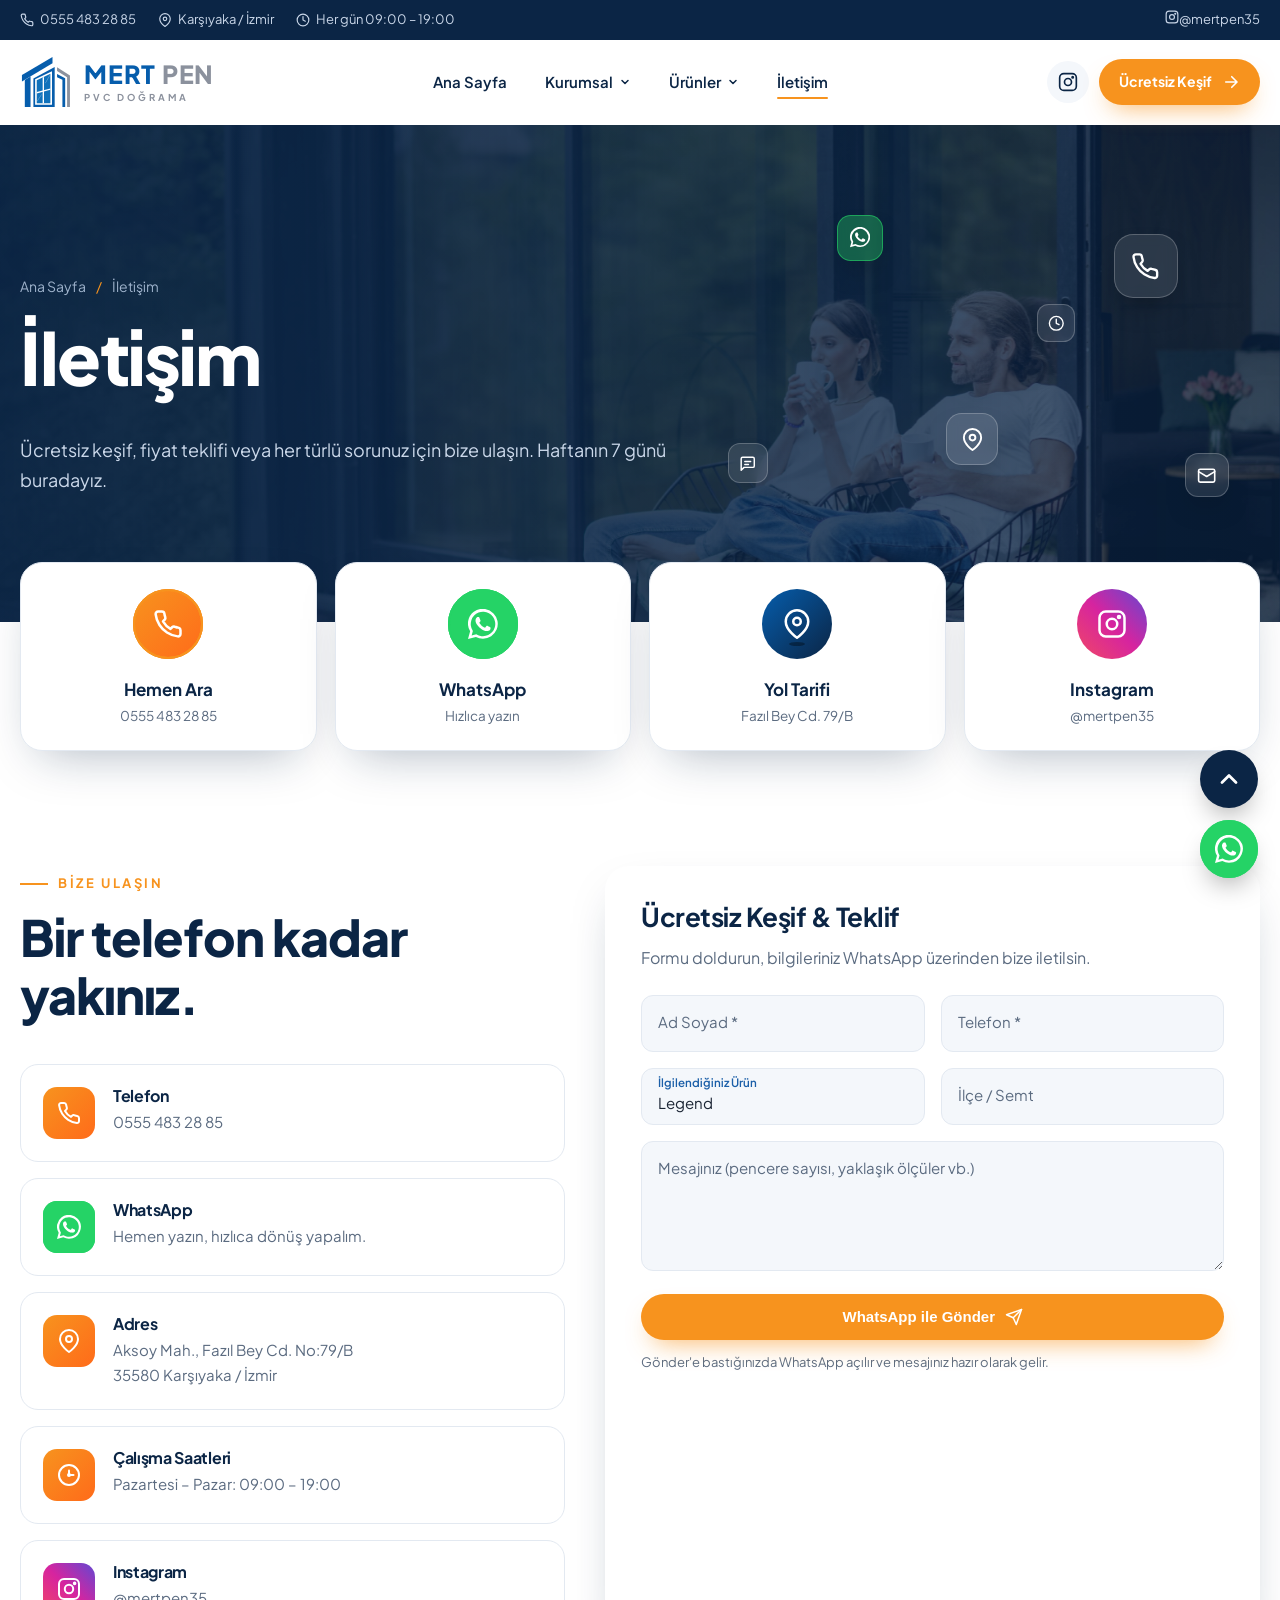
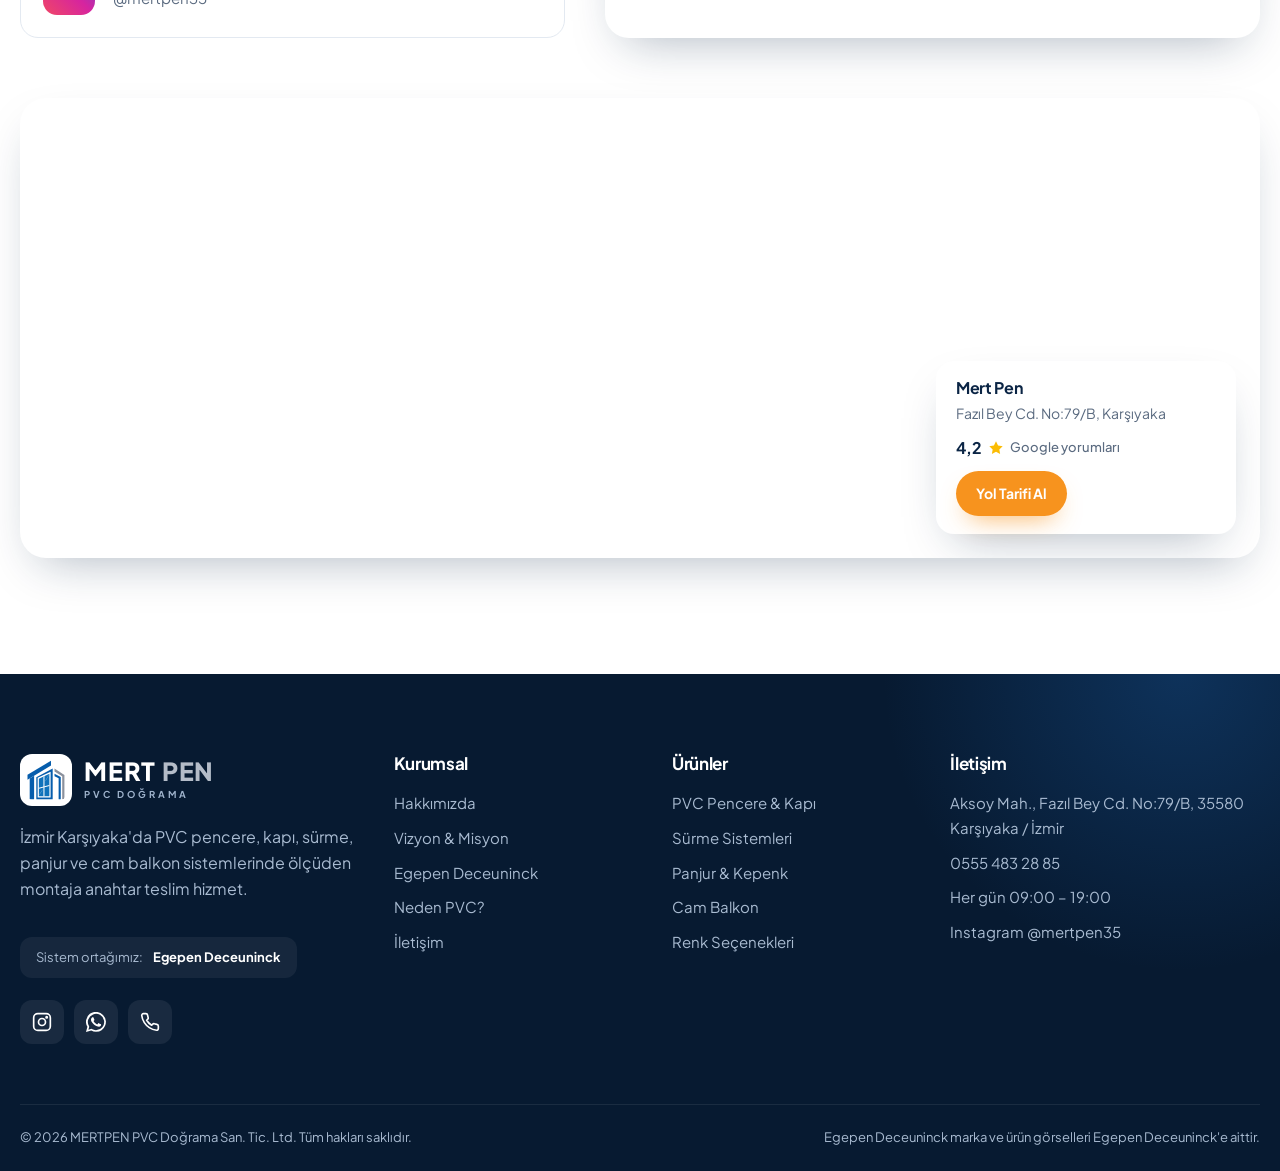
==== commit 599c7911: "Yeni logo ve animasyonlu iletişim ikonları" ====
--- a/iletisim.html
+++ b/iletisim.html
@@ -15,10 +15,41 @@
   <main>
     <section class="page-hero">
       <div class="page-hero__bg" data-parallax="0.3" style="background-image:url(img/hero2.jpg)"></div>
+      <!-- Arka planda süzülen iletişim ikonları -->
+      <div class="floats" aria-hidden="true">
+        <span class="float-ic" style="right:8%;top:22%;--s:64px;--t:8s"><svg viewBox="0 0 24 24" fill="none" stroke="currentColor" stroke-width="2" stroke-linecap="round" stroke-linejoin="round"><path d="M22 16.9v3a2 2 0 0 1-2.2 2 19.8 19.8 0 0 1-8.6-3.1 19.5 19.5 0 0 1-6-6A19.8 19.8 0 0 1 2.1 4.2 2 2 0 0 1 4.1 2h3a2 2 0 0 1 2 1.7c.1 1 .4 1.9.7 2.8a2 2 0 0 1-.5 2.1L8 9.9a16 16 0 0 0 6 6l1.3-1.3a2 2 0 0 1 2.1-.4c.9.3 1.8.6 2.8.7a2 2 0 0 1 1.7 2z"/></svg></span>
+        <span class="float-ic" style="right:22%;top:58%;--s:52px;--t:10s;--dl:-3s"><svg viewBox="0 0 24 24" fill="none" stroke="currentColor" stroke-width="2" stroke-linecap="round" stroke-linejoin="round"><path d="M21 10c0 7-9 13-9 13S3 17 3 10a9 9 0 0 1 18 0z"/><circle cx="12" cy="10" r="3"/></svg></span>
+        <span class="float-ic float-ic--wa" style="right:31%;top:18%;--s:46px;--t:9s;--dl:-5s"><svg viewBox="0 0 24 24" fill="currentColor"><path d="M17.5 14.4c-.3-.1-1.8-.9-2-1-.3-.1-.5-.1-.7.1-.2.3-.8 1-.9 1.2-.2.2-.3.2-.6.1-.3-.1-1.3-.5-2.4-1.5-.9-.8-1.5-1.8-1.7-2.1-.2-.3 0-.5.1-.6l.4-.5c.2-.2.2-.3.3-.5.1-.2 0-.4 0-.5l-.9-2.2c-.2-.6-.5-.5-.7-.5h-.6c-.2 0-.5.1-.8.4-.3.3-1 1-1 2.5s1.1 2.9 1.2 3.1c.1.2 2.1 3.2 5.1 4.5.7.3 1.3.5 1.7.6.7.2 1.4.2 1.9.1.6-.1 1.8-.7 2-1.4.2-.7.2-1.3.2-1.4-.1-.1-.3-.2-.6-.3zM12 21.8c-1.8 0-3.5-.5-5-1.4l-.4-.2-3.7 1 1-3.6-.2-.4A9.8 9.8 0 1 1 12 21.8zm8.4-18.2A11.8 11.8 0 0 0 1.7 17.8L0 24l6.3-1.7a11.8 11.8 0 0 0 5.7 1.4A11.8 11.8 0 0 0 20.4 3.6z"/></svg></span>
+        <span class="float-ic" style="right:4%;top:66%;--s:44px;--t:11s;--dl:-2s"><svg viewBox="0 0 24 24" fill="none" stroke="currentColor" stroke-width="2" stroke-linecap="round" stroke-linejoin="round"><rect x="2" y="4" width="20" height="16" rx="2"/><path d="m22 7-10 6L2 7"/></svg></span>
+        <span class="float-ic" style="right:16%;top:36%;--s:38px;--t:7s;--dl:-4s"><svg viewBox="0 0 24 24" fill="none" stroke="currentColor" stroke-width="2" stroke-linecap="round" stroke-linejoin="round"><circle cx="12" cy="12" r="10"/><path d="M12 6v6l4 2"/></svg></span>
+        <span class="float-ic" style="right:40%;top:64%;--s:40px;--t:12s;--dl:-6s"><svg viewBox="0 0 24 24" fill="none" stroke="currentColor" stroke-width="2" stroke-linecap="round" stroke-linejoin="round"><path d="M21 15a2 2 0 0 1-2 2H7l-4 4V5a2 2 0 0 1 2-2h14a2 2 0 0 1 2 2z"/><path d="M8 9h8M8 13h5"/></svg></span>
+      </div>
       <div class="container">
         <div class="crumbs" data-reveal="down"><a href="index.html">Ana Sayfa</a> <span>/</span> İletişim</div>
         <h1 data-reveal="up">İletişim</h1>
         <p data-reveal="up" style="--d:.1s">Ücretsiz keşif, fiyat teklifi veya her türlü sorunuz için bize ulaşın. Haftanın 7 günü buradayız.</p>
+      </div>
+    </section>
+
+    <!-- Hızlı iletişim: animasyonlu ikon kartları -->
+    <section class="quick">
+      <div class="container quick__grid">
+        <a class="qa qa--phone" href="tel:+905554832885" data-reveal="up" style="--d:0s">
+          <span class="qa__icon"><svg viewBox="0 0 24 24" fill="none" stroke="currentColor" stroke-width="2" stroke-linecap="round" stroke-linejoin="round"><path d="M22 16.9v3a2 2 0 0 1-2.2 2 19.8 19.8 0 0 1-8.6-3.1 19.5 19.5 0 0 1-6-6A19.8 19.8 0 0 1 2.1 4.2 2 2 0 0 1 4.1 2h3a2 2 0 0 1 2 1.7c.1 1 .4 1.9.7 2.8a2 2 0 0 1-.5 2.1L8 9.9a16 16 0 0 0 6 6l1.3-1.3a2 2 0 0 1 2.1-.4c.9.3 1.8.6 2.8.7a2 2 0 0 1 1.7 2z"/></svg><i class="qa__wave"></i><i class="qa__wave qa__wave--2"></i></span>
+          <strong>Hemen Ara</strong><small>0555 483 28 85</small>
+        </a>
+        <a class="qa qa--wa" href="https://wa.me/905554832885?text=Merhaba%2C%20bilgi%20almak%20istiyorum." target="_blank" rel="noopener" data-reveal="up" style="--d:.08s">
+          <span class="qa__icon"><svg viewBox="0 0 24 24" fill="currentColor"><path d="M17.5 14.4c-.3-.1-1.8-.9-2-1-.3-.1-.5-.1-.7.1-.2.3-.8 1-.9 1.2-.2.2-.3.2-.6.1-.3-.1-1.3-.5-2.4-1.5-.9-.8-1.5-1.8-1.7-2.1-.2-.3 0-.5.1-.6l.4-.5c.2-.2.2-.3.3-.5.1-.2 0-.4 0-.5l-.9-2.2c-.2-.6-.5-.5-.7-.5h-.6c-.2 0-.5.1-.8.4-.3.3-1 1-1 2.5s1.1 2.9 1.2 3.1c.1.2 2.1 3.2 5.1 4.5.7.3 1.3.5 1.7.6.7.2 1.4.2 1.9.1.6-.1 1.8-.7 2-1.4.2-.7.2-1.3.2-1.4-.1-.1-.3-.2-.6-.3zM12 21.8c-1.8 0-3.5-.5-5-1.4l-.4-.2-3.7 1 1-3.6-.2-.4A9.8 9.8 0 1 1 12 21.8zm8.4-18.2A11.8 11.8 0 0 0 1.7 17.8L0 24l6.3-1.7a11.8 11.8 0 0 0 5.7 1.4A11.8 11.8 0 0 0 20.4 3.6z"/></svg><i class="qa__wave"></i><i class="qa__wave qa__wave--2"></i></span>
+          <strong>WhatsApp</strong><small>Hızlıca yazın</small>
+        </a>
+        <a class="qa qa--pin" href="https://www.google.com/maps/dir/?api=1&destination=MERTPEN%20PVC%20DO%C4%9ERAMA%2C%20Fazil%20Bey%20Cd.%2079%2FB%2C%2035580%20Kar%C5%9F%C4%B1yaka%2F%C4%B0zmir" target="_blank" rel="noopener" data-reveal="up" style="--d:.16s">
+          <span class="qa__icon"><svg viewBox="0 0 24 24" fill="none" stroke="currentColor" stroke-width="2" stroke-linecap="round" stroke-linejoin="round"><path d="M21 10c0 7-9 13-9 13S3 17 3 10a9 9 0 0 1 18 0z"/><circle cx="12" cy="10" r="3"/></svg><i class="qa__shadow"></i></span>
+          <strong>Yol Tarifi</strong><small>Fazıl Bey Cd. 79/B</small>
+        </a>
+        <a class="qa qa--ig" href="https://www.instagram.com/mertpen35/" target="_blank" rel="noopener" data-reveal="up" style="--d:.24s">
+          <span class="qa__icon"><svg viewBox="0 0 24 24" fill="none" stroke="currentColor" stroke-width="2" stroke-linecap="round" stroke-linejoin="round"><rect x="2" y="2" width="20" height="20" rx="5"/><circle cx="12" cy="12" r="4.2"/><circle cx="17.6" cy="6.4" r=".8" fill="currentColor"/></svg></span>
+          <strong>Instagram</strong><small>@mertpen35</small>
+        </a>
       </div>
     </section>
 
@@ -30,23 +61,23 @@
             <h2 class="title">Bir telefon kadar yakınız.</h2>
           </div>
           <a class="cinfo__item" href="tel:+905554832885" data-reveal="left" style="--d:0s">
-            <span class="cinfo__icon"><svg viewBox="0 0 24 24" fill="none" stroke="currentColor" stroke-width="2" stroke-linecap="round" stroke-linejoin="round"><path d="M22 16.9v3a2 2 0 0 1-2.2 2 19.8 19.8 0 0 1-8.6-3.1 19.5 19.5 0 0 1-6-6A19.8 19.8 0 0 1 2.1 4.2 2 2 0 0 1 4.1 2h3a2 2 0 0 1 2 1.7c.1 1 .4 1.9.7 2.8a2 2 0 0 1-.5 2.1L8 9.9a16 16 0 0 0 6 6l1.3-1.3a2 2 0 0 1 2.1-.4c.9.3 1.8.6 2.8.7a2 2 0 0 1 1.7 2z"/></svg></span>
+            <span class="cinfo__icon ic-ring"><svg viewBox="0 0 24 24" fill="none" stroke="currentColor" stroke-width="2" stroke-linecap="round" stroke-linejoin="round"><path d="M22 16.9v3a2 2 0 0 1-2.2 2 19.8 19.8 0 0 1-8.6-3.1 19.5 19.5 0 0 1-6-6A19.8 19.8 0 0 1 2.1 4.2 2 2 0 0 1 4.1 2h3a2 2 0 0 1 2 1.7c.1 1 .4 1.9.7 2.8a2 2 0 0 1-.5 2.1L8 9.9a16 16 0 0 0 6 6l1.3-1.3a2 2 0 0 1 2.1-.4c.9.3 1.8.6 2.8.7a2 2 0 0 1 1.7 2z"/></svg></span>
             <div><h4>Telefon</h4><p>0555 483 28 85</p></div>
           </a>
           <a class="cinfo__item" href="https://wa.me/905554832885?text=Merhaba%2C%20bilgi%20almak%20istiyorum." target="_blank" rel="noopener" data-reveal="left" style="--d:.08s">
-            <span class="cinfo__icon" style="background:#25D366"><svg viewBox="0 0 24 24" fill="currentColor"><path d="M17.5 14.4c-.3-.1-1.8-.9-2-1-.3-.1-.5-.1-.7.1-.2.3-.8 1-.9 1.2-.2.2-.3.2-.6.1-.3-.1-1.3-.5-2.4-1.5-.9-.8-1.5-1.8-1.7-2.1-.2-.3 0-.5.1-.6l.4-.5c.2-.2.2-.3.3-.5.1-.2 0-.4 0-.5l-.9-2.2c-.2-.6-.5-.5-.7-.5h-.6c-.2 0-.5.1-.8.4-.3.3-1 1-1 2.5s1.1 2.9 1.2 3.1c.1.2 2.1 3.2 5.1 4.5.7.3 1.3.5 1.7.6.7.2 1.4.2 1.9.1.6-.1 1.8-.7 2-1.4.2-.7.2-1.3.2-1.4-.1-.1-.3-.2-.6-.3zM12 21.8c-1.8 0-3.5-.5-5-1.4l-.4-.2-3.7 1 1-3.6-.2-.4A9.8 9.8 0 1 1 12 21.8zm8.4-18.2A11.8 11.8 0 0 0 1.7 17.8L0 24l6.3-1.7a11.8 11.8 0 0 0 5.7 1.4A11.8 11.8 0 0 0 20.4 3.6z"/></svg></span>
+            <span class="cinfo__icon ic-pulse" style="background:#25D366"><svg viewBox="0 0 24 24" fill="currentColor"><path d="M17.5 14.4c-.3-.1-1.8-.9-2-1-.3-.1-.5-.1-.7.1-.2.3-.8 1-.9 1.2-.2.2-.3.2-.6.1-.3-.1-1.3-.5-2.4-1.5-.9-.8-1.5-1.8-1.7-2.1-.2-.3 0-.5.1-.6l.4-.5c.2-.2.2-.3.3-.5.1-.2 0-.4 0-.5l-.9-2.2c-.2-.6-.5-.5-.7-.5h-.6c-.2 0-.5.1-.8.4-.3.3-1 1-1 2.5s1.1 2.9 1.2 3.1c.1.2 2.1 3.2 5.1 4.5.7.3 1.3.5 1.7.6.7.2 1.4.2 1.9.1.6-.1 1.8-.7 2-1.4.2-.7.2-1.3.2-1.4-.1-.1-.3-.2-.6-.3zM12 21.8c-1.8 0-3.5-.5-5-1.4l-.4-.2-3.7 1 1-3.6-.2-.4A9.8 9.8 0 1 1 12 21.8zm8.4-18.2A11.8 11.8 0 0 0 1.7 17.8L0 24l6.3-1.7a11.8 11.8 0 0 0 5.7 1.4A11.8 11.8 0 0 0 20.4 3.6z"/></svg></span>
             <div><h4>WhatsApp</h4><p>Hemen yazın, hızlıca dönüş yapalım.</p></div>
           </a>
           <a class="cinfo__item" href="https://www.google.com/maps/search/?api=1&query=MERTPEN%20PVC%20DO%C4%9ERAMA%2C%20Fazil%20Bey%20Cd.%2079%2FB%2C%2035580%20Kar%C5%9F%C4%B1yaka%2F%C4%B0zmir" target="_blank" rel="noopener" data-reveal="left" style="--d:.16s">
-            <span class="cinfo__icon"><svg viewBox="0 0 24 24" fill="none" stroke="currentColor" stroke-width="2" stroke-linecap="round" stroke-linejoin="round"><path d="M21 10c0 7-9 13-9 13S3 17 3 10a9 9 0 0 1 18 0z"/><circle cx="12" cy="10" r="3"/></svg></span>
+            <span class="cinfo__icon ic-bounce"><svg viewBox="0 0 24 24" fill="none" stroke="currentColor" stroke-width="2" stroke-linecap="round" stroke-linejoin="round"><path d="M21 10c0 7-9 13-9 13S3 17 3 10a9 9 0 0 1 18 0z"/><circle cx="12" cy="10" r="3"/></svg></span>
             <div><h4>Adres</h4><p>Aksoy Mah., Fazıl Bey Cd. No:79/B<br>35580 Karşıyaka / İzmir</p></div>
           </a>
           <div class="cinfo__item" data-reveal="left" style="--d:.24s">
-            <span class="cinfo__icon"><svg viewBox="0 0 24 24" fill="none" stroke="currentColor" stroke-width="2" stroke-linecap="round" stroke-linejoin="round"><circle cx="12" cy="12" r="10"/><path d="M12 6v6l4 2"/></svg></span>
+            <span class="cinfo__icon ic-clock"><svg viewBox="0 0 24 24" fill="none" stroke="currentColor" stroke-width="2" stroke-linecap="round" stroke-linejoin="round"><circle cx="12" cy="12" r="10"/><line class="hand-h" x1="12" y1="12" x2="12" y2="7.5"/><line class="hand-m" x1="12" y1="12" x2="16.5" y2="12"/><circle cx="12" cy="12" r="1" fill="currentColor"/></svg></span>
             <div><h4>Çalışma Saatleri</h4><p>Pazartesi – Pazar: 09:00 – 19:00</p></div>
           </div>
           <a class="cinfo__item" href="https://www.instagram.com/mertpen35/" target="_blank" rel="noopener" data-reveal="left" style="--d:.32s">
-            <span class="cinfo__icon" style="background:radial-gradient(circle at 30% 107%, #fdf497 0%, #fd5949 45%, #d6249f 60%, #285AEB 90%)"><svg viewBox="0 0 24 24" fill="none" stroke="currentColor" stroke-width="2" stroke-linecap="round" stroke-linejoin="round"><rect x="2" y="2" width="20" height="20" rx="5"/><circle cx="12" cy="12" r="4.2"/><circle cx="17.6" cy="6.4" r=".8" fill="currentColor"/></svg></span>
+            <span class="cinfo__icon ic-ig"><svg viewBox="0 0 24 24" fill="none" stroke="currentColor" stroke-width="2" stroke-linecap="round" stroke-linejoin="round"><rect x="2" y="2" width="20" height="20" rx="5"/><circle cx="12" cy="12" r="4.2"/><circle cx="17.6" cy="6.4" r=".8" fill="currentColor"/></svg></span>
             <div><h4>Instagram</h4><p>@mertpen35</p></div>
           </a>
         </div>
@@ -63,7 +94,7 @@
             <div class="field"><input id="f-ilce" name="ilce" placeholder=" "><label for="f-ilce">İlçe / Semt</label></div>
           </div>
           <div class="field"><textarea id="f-msg" name="mesaj" placeholder=" "></textarea><label for="f-msg">Mesajınız (pencere sayısı, yaklaşık ölçüler vb.)</label></div>
-          <button class="btn" type="submit" style="width:100%;justify-content:center">WhatsApp ile Gönder <svg viewBox="0 0 24 24" fill="none" stroke="currentColor" stroke-width="2.2" stroke-linecap="round" stroke-linejoin="round"><path d="M5 12h14M13 5l7 7-7 7"/></svg></button>
+          <button class="btn btn--send" type="submit" style="width:100%;justify-content:center">WhatsApp ile Gönder <svg class="plane" viewBox="0 0 24 24" fill="none" stroke="currentColor" stroke-width="2" stroke-linecap="round" stroke-linejoin="round"><path d="M22 2 11 13"/><path d="M22 2 15 22l-4-9-9-4 20-7z"/></svg></button>
           <p class="form__note">Gönder'e bastığınızda WhatsApp açılır ve mesajınız hazır olarak gelir.</p>
         </form>
       </div>
--- a/css/style.css
+++ b/css/style.css
@@ -8,6 +8,8 @@
   --sky: #8DB6E2;
   --orange: #F7931E;
   --orange-2: #FF6B1A;
+  --logo-blue: #065DAC;
+  --logo-gray: #8B919D;
   --ink: #1A2433;
   --muted: #5B6B80;
   --line: #E3E9F1;
@@ -59,7 +61,7 @@
 .intro__sash--l { left: 0; border-right: 6px solid #0a1d36; }
 .intro__sash--r { right: 0; border-left: 6px solid #0a1d36; }
 .intro__handle {
-  position: absolute; top: 50%; width: 10px; height: 64px; border-radius: 6px;
+  position: absolute; top: 76%; width: 10px; height: 64px; border-radius: 6px;
   background: linear-gradient(#e8eef6, #a9b8cc); transform: translateY(-50%);
 }
 .intro__sash--l .intro__handle { right: 26px; }
@@ -68,16 +70,25 @@
   position: relative; z-index: 2; text-align: center; color: #fff;
   transition: opacity .5s ease, transform .8s var(--ease);
 }
-.intro__mark { width: 120px; height: 120px; margin: 0 auto 18px; }
-.intro__mark .frame, .intro__mark .m {
-  fill: none; stroke: #fff; stroke-linecap: round; stroke-linejoin: round;
-}
-.intro__mark .frame { stroke-width: 3; stroke-dasharray: 260; stroke-dashoffset: 260; animation: draw 1s var(--ease) .1s forwards; }
-.intro__mark .m { stroke-width: 6; stroke-dasharray: 180; stroke-dashoffset: 180; animation: draw 1s var(--ease) .55s forwards; }
-.intro__mark .shine { stroke: var(--orange); stroke-width: 5; stroke-linecap: round; stroke-dasharray: 30; stroke-dashoffset: 30; animation: draw .5s var(--ease) 1.2s forwards; }
+/* Logo beyaz bir kartın üzerinde önce çizgi olarak çizilir, sonra renkleri dolar */
+.intro__mark {
+  width: 150px; height: 150px; margin: 0 auto 20px; padding: 20px; border-radius: 30px; background: #fff;
+  box-shadow: 0 24px 50px -18px rgba(0,0,0,.6); opacity: 0; transform: scale(.6);
+  animation: cardIn .7s var(--ease) .05s forwards;
+}
+.intro__mark svg { width: 100%; height: 100%; overflow: visible; }
+.intro__mark polygon {
+  fill-opacity: 0; stroke: var(--logo-blue); stroke-width: 9; stroke-linejoin: round;
+  stroke-dasharray: 1; stroke-dashoffset: 1;
+  animation: draw .9s var(--ease) calc(.3s + var(--i, 0) * .07s) forwards, fillIn .5s ease calc(1.05s + var(--i, 0) * .04s) forwards;
+}
+.intro__mark polygon[fill="#8B919D"] { stroke: var(--logo-gray); }
+.intro__mark polygon[fill="#fff"] { stroke: none; }
+@keyframes cardIn { to { opacity: 1; transform: none; } }
+@keyframes fillIn { to { fill-opacity: 1; } }
 .intro__word { font-size: clamp(30px, 6vw, 52px); font-weight: 800; letter-spacing: .08em; overflow: hidden; }
 .intro__word span { display: inline-block; transform: translateY(110%); animation: rise .8s var(--ease) forwards; }
-.intro__word span:nth-child(2) { animation-delay: .9s; color: var(--orange); }
+.intro__word span:nth-child(2) { animation-delay: .9s; color: #B4BCC8; margin-left: .3em; }
 .intro__word span:nth-child(1) { animation-delay: .8s; }
 .intro__tag { font-size: 12px; letter-spacing: .5em; opacity: 0; animation: fade .8s ease 1.3s forwards; margin-top: 6px; }
 .intro.is-open .intro__sash--l { transform: perspective(1400px) translateX(-100%) rotateY(18deg); }
@@ -118,13 +129,16 @@
 .header.is-scrolled .container { height: 68px; }
 
 .brand { display: flex; align-items: center; gap: 12px; }
-.brand__mark { width: 50px; height: 50px; transition: transform .6s var(--ease); }
-.brand:hover .brand__mark { transform: rotate(-8deg) scale(1.06); }
+.brand__mark { width: 52px; height: 52px; transition: transform .6s var(--ease); }
+.brand:hover .brand__mark { transform: translateY(-3px) scale(1.06); }
 .brand__text { display: flex; flex-direction: column; line-height: 1; }
-.brand__name { font-weight: 800; font-size: 25px; letter-spacing: .04em; color: var(--navy); }
-.brand__name b { color: var(--orange); font-weight: 800; }
-.brand__sub { font-size: 9.5px; letter-spacing: .28em; color: var(--muted); font-weight: 600; margin-top: 5px; }
+.brand__name { font-weight: 800; font-size: 25px; letter-spacing: .03em; color: var(--logo-blue); }
+.brand__name b { color: var(--logo-gray); font-weight: 800; }
+.brand__sub { font-size: 9.5px; letter-spacing: .3em; color: var(--logo-gray); font-weight: 700; margin-top: 6px; }
+/* Koyu zeminde (footer) logo beyaz bir kart içinde durur */
+.brand--light .brand__mark { background: #fff; border-radius: 12px; padding: 6px; }
 .brand--light .brand__name { color: #fff; }
+.brand--light .brand__name b { color: #B4BCC8; }
 .brand--light .brand__sub { color: #9fb3cc; }
 
 .nav { display: flex; align-items: center; gap: 6px; }
@@ -512,6 +526,81 @@
 .hours li { display: flex; justify-content: space-between; }
 .rating { display: inline-flex; align-items: center; gap: 6px; font-weight: 700; color: var(--navy); }
 .rating svg { width: 16px; height: 16px; color: #FBBC04; }
+
+/* ---------- İletişim: animasyonlu ikonlar ---------- */
+/* Sayfa başlığında süzülen ikonlar */
+.floats { position: absolute; inset: 0; z-index: 1; pointer-events: none; }
+.float-ic {
+  position: absolute; width: var(--s, 54px); height: var(--s, 54px); border-radius: 30%;
+  display: grid; place-items: center; color: #fff;
+  background: rgba(255,255,255,.1); border: 1px solid rgba(255,255,255,.22); backdrop-filter: blur(6px);
+  box-shadow: 0 14px 30px -14px rgba(0,0,0,.5);
+  animation: drift var(--t, 9s) ease-in-out var(--dl, 0s) infinite;
+}
+.float-ic svg { width: 46%; height: 46%; }
+.float-ic--wa { background: rgba(37,211,102,.35); border-color: rgba(37,211,102,.6); }
+@keyframes drift {
+  0%, 100% { transform: translate(0, 0) rotate(-8deg); }
+  33% { transform: translate(-10px, -22px) rotate(6deg); }
+  66% { transform: translate(8px, -10px) rotate(-2deg); }
+}
+
+/* Hızlı iletişim kartları (başlığın üzerine taşar) */
+.quick { position: relative; z-index: 5; margin-top: -60px; }
+.quick__grid { display: grid; grid-template-columns: repeat(4, 1fr); gap: 18px; }
+.qa {
+  display: flex; flex-direction: column; align-items: center; gap: 2px; text-align: center;
+  padding: 26px 16px 22px; border-radius: 22px; background: #fff; box-shadow: var(--shadow);
+  border: 1px solid var(--line); transition: transform .45s var(--ease), box-shadow .45s;
+}
+.qa:hover { transform: translateY(-10px); box-shadow: 0 30px 60px -24px rgba(11,37,69,.5); }
+.qa strong { color: var(--navy); font-size: 17px; }
+.qa small { color: var(--muted); font-size: 13.5px; }
+.qa__icon {
+  position: relative; width: 70px; height: 70px; margin-bottom: 14px; border-radius: 50%;
+  display: grid; place-items: center; color: #fff;
+}
+.qa__icon svg { position: relative; z-index: 1; width: 30px; height: 30px; }
+.qa__wave { position: absolute; inset: 0; border-radius: 50%; border: 2px solid var(--wave); animation: wave 2.2s ease-out infinite; }
+.qa__wave--2 { animation-delay: 1.1s; }
+@keyframes wave { from { transform: scale(1); opacity: .8; } to { transform: scale(1.7); opacity: 0; } }
+
+.qa--phone .qa__icon { --wave: var(--orange); background: linear-gradient(135deg, var(--orange), var(--orange-2)); }
+.qa--phone .qa__icon svg { animation: ringing 2.4s ease-in-out infinite; }
+@keyframes ringing {
+  0%, 55%, 100% { transform: rotate(0); }
+  60%, 70%, 80% { transform: rotate(-16deg); }
+  65%, 75%, 85% { transform: rotate(16deg); }
+}
+.qa--wa .qa__icon { --wave: #25D366; background: #25D366; }
+.qa--wa .qa__icon svg { animation: pop 2.2s ease-in-out infinite; }
+@keyframes pop { 0%, 100% { transform: scale(1); } 15% { transform: scale(1.18); } 30% { transform: scale(1); } }
+.qa--pin .qa__icon { background: linear-gradient(135deg, var(--logo-blue), var(--navy)); }
+.qa--pin .qa__icon svg { animation: hop 1.8s ease-in-out infinite; }
+.qa__shadow { position: absolute; left: 50%; bottom: 13px; width: 16px; height: 4px; margin-left: -8px; border-radius: 50%; background: rgba(0,0,0,.35); animation: hopShadow 1.8s ease-in-out infinite; }
+@keyframes hop { 0%, 100% { transform: translateY(0); } 50% { transform: translateY(-9px); } }
+@keyframes hopShadow { 0%, 100% { transform: scaleX(1); opacity: .6; } 50% { transform: scaleX(.5); opacity: .25; } }
+.qa--ig .qa__icon { background: linear-gradient(45deg, #fdf497, #fd5949, #d6249f, #285AEB, #fd5949); background-size: 300% 300%; animation: igShift 5s ease infinite; }
+.qa--ig .qa__icon svg { animation: spinPause 5s var(--ease) infinite; }
+@keyframes igShift { 0%, 100% { background-position: 0% 50%; } 50% { background-position: 100% 50%; } }
+@keyframes spinPause { 0%, 70% { transform: rotate(0); } 85%, 100% { transform: rotate(360deg); } }
+
+/* Bilgi listesi ikonları */
+.ic-ring svg { animation: ringing 2.4s ease-in-out infinite; }
+.ic-pulse { position: relative; }
+.ic-pulse::after { content: ""; position: absolute; inset: 0; border-radius: inherit; border: 2px solid #25D366; animation: wave 2.2s ease-out infinite; }
+.ic-bounce svg { animation: hop 1.8s ease-in-out infinite; }
+.ic-clock .hand-m, .ic-clock .hand-h { transform-box: view-box; transform-origin: 12px 12px; }
+.ic-clock .hand-m { animation: spin 6s linear infinite; }
+.ic-clock .hand-h { animation: spin 72s linear infinite; }
+.ic-ig { background: linear-gradient(45deg, #fdf497, #fd5949, #d6249f, #285AEB, #fd5949); background-size: 300% 300%; animation: igShift 5s ease infinite; }
+.cinfo__item:hover .cinfo__icon { transform: rotate(-8deg) scale(1.1); }
+.cinfo__icon { transition: transform .4s var(--ease); }
+
+/* Gönder düğmesi: kağıt uçak */
+.btn--send .plane { transition: transform .5s var(--ease); }
+.btn--send:hover .plane { transform: translate(5px, -5px) rotate(8deg); animation: fly 1s var(--ease) infinite; }
+@keyframes fly { 50% { transform: translate(9px, -9px) rotate(10deg); } }
 
 /* ---------- Footer ---------- */
 .footer { background: #071A31; color: #a9bbd1; padding: 80px 0 0; position: relative; overflow: hidden; }
@@ -572,6 +661,8 @@
   .split, .showcase, .cat-head, .contact, .cta, .mv { grid-template-columns: 1fr; }
   .cta__actions { justify-content: flex-start; }
   .stats { grid-template-columns: repeat(2, 1fr); }
+  .quick__grid { grid-template-columns: repeat(2, 1fr); gap: 14px; }
+  .float-ic:nth-child(n+4) { display: none; }
   .split__media { margin-bottom: 40px; }
   .split__media .sub { right: 0; }
   .split__badge { left: 10px; }
